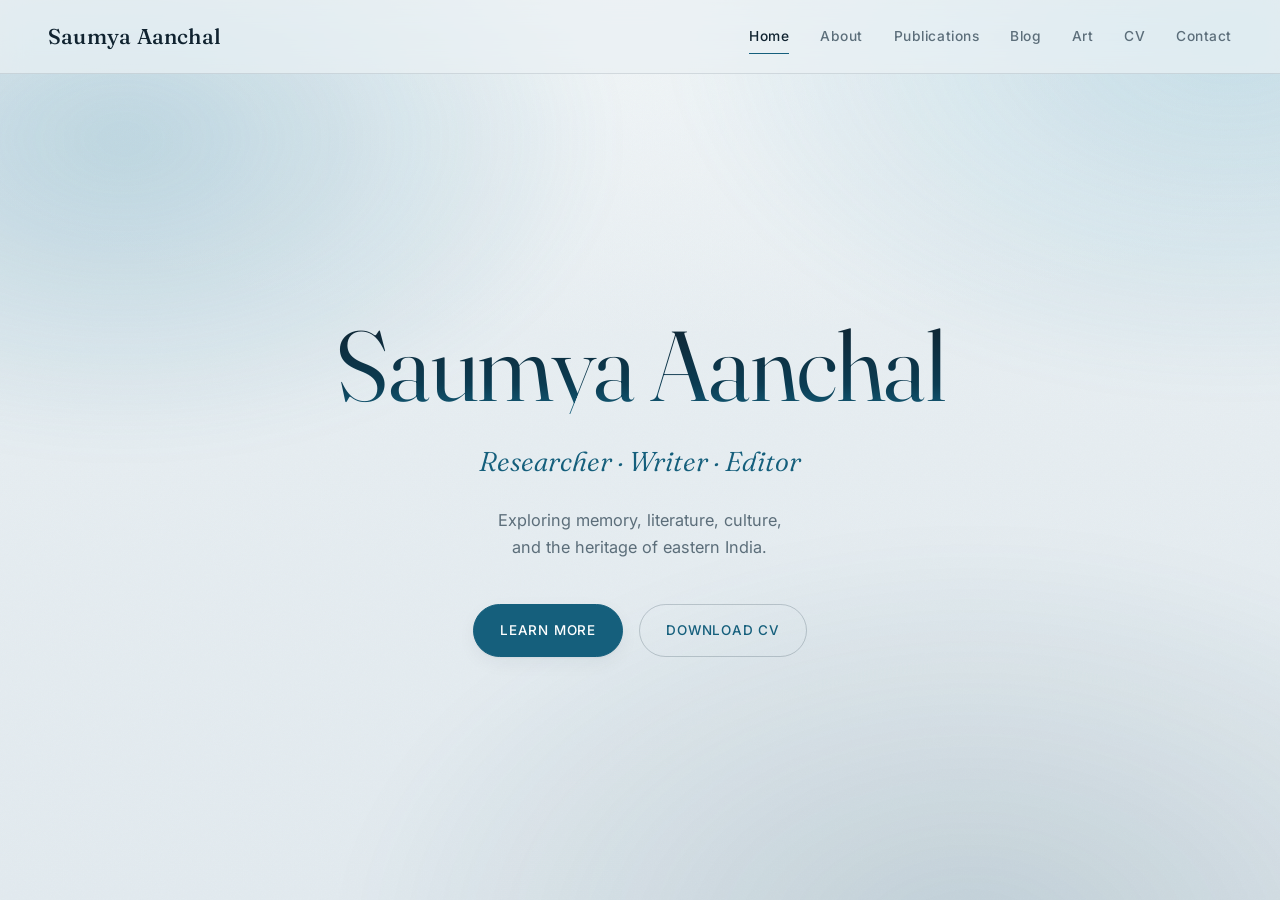
==== index.html @ 0085ba75 "Add files via upload draft version" ====
<!DOCTYPE html>
<html lang="en">
<head>
<meta charset="UTF-8">
<meta name="viewport" content="width=device-width, initial-scale=1.0">
<title>Saumya Aanchal</title>
<link rel="preconnect" href="https://fonts.googleapis.com">
<link rel="preconnect" href="https://fonts.gstatic.com" crossorigin>
<link href="https://fonts.googleapis.com/css2?family=Fraunces:ital,opsz,wght@0,9..144,300..600;1,9..144,300..500&family=Inter:wght@300;400;500;600&display=swap" rel="stylesheet">
<script>document.documentElement.classList.add("js");addEventListener("load",function(){setTimeout(function(){if(!window.__rev){document.querySelectorAll(".reveal").forEach(function(e){e.classList.add("in");});}},1600);});</script>
<link rel="stylesheet" href="styles.css">
</head>
<body>
<div class="tide" aria-hidden="true"></div>
<div class="grain" aria-hidden="true"></div>

<header class="nav">
    <a class="brand" href="index.html">Saumya Aanchal</a>
    <button class="nav-toggle" aria-label="Menu" aria-expanded="false"><span></span><span></span><span></span></button>
    <nav class="nav-links">
        <a href="index.html" class="active">Home</a>
        <a href="about.html">About</a>
        <a href="publications.html">Publications</a>
        <a href="blog.html">Blog</a>
        <a href="art.html">Art</a>
        <a href="cv.html">CV</a>
        <a href="contact.html">Contact</a>
    </nav>
</header>

<main class="hero">
    <div class="hero-in">
        <h1 class="reveal in">Saumya Aanchal</h1>
        <p class="roles reveal in d1">Researcher &middot; Writer &middot; Editor</p>
        <p class="tagline reveal in d2">Exploring memory, literature, culture, and the heritage of eastern India.</p>
        <div class="cta reveal in d3">
            <a class="btn" href="about.html">Learn more</a>
            <a class="btn-ghost" href="Saumya-Aanchal-CV.docx" download>Download CV</a>
        </div>
    </div>
</main>

<script src="main.js" defer></script>
</body>
</html>
---- styles.css ----
/* =========================================================
   Saumya Aanchal — shared design system
   Light premium editorial · sea-blue · "memory of water"
   ========================================================= */

:root{
    --bg:#eaf0f3;
    --bg-2:#e2eaef;
    --surface:#ffffff;

    --ink:#102330;
    --ink-soft:#2b3d49;
    --muted:#5c6e7a;
    --faint:#8597a1;

    --line:rgba(16,40,56,.12);
    --line-strong:rgba(16,40,56,.20);

    --sea:#155f7c;
    --sea-deep:#0b3c52;
    --sea-bright:#2a90b6;
    --sea-wash:rgba(33,124,160,.12);

    --shadow-sm:0 1px 2px rgba(11,40,55,.05), 0 6px 18px rgba(11,40,55,.05);
    --shadow:0 2px 6px rgba(11,40,55,.06), 0 18px 50px rgba(11,40,55,.09);

    --ease:cubic-bezier(.22,.8,.18,1);
    --maxw:1100px;
    --read:680px;
    --nav-h:74px;
}

*{ margin:0; padding:0; box-sizing:border-box; }
html{ -webkit-text-size-adjust:100%; scroll-behavior:smooth; }

body{
    min-height:100svh;
    background:
        radial-gradient(120% 80% at 50% -10%, #f2f6f8, transparent 60%),
        linear-gradient(180deg, var(--bg) 0%, var(--bg-2) 100%);
    color:var(--ink-soft);
    font-family:"Inter", system-ui, sans-serif;
    font-size:17px;
    line-height:1.7;
    -webkit-font-smoothing:antialiased;
    text-rendering:optimizeLegibility;
    overflow-x:hidden;
}

/* ---- ambient water light (signature) ---- */
.tide{
    position:fixed; inset:-22%; z-index:-2; pointer-events:none;
    background:
        radial-gradient(38% 34% at 22% 26%, var(--sea-wash), transparent 70%),
        radial-gradient(42% 38% at 82% 18%, rgba(42,144,182,.10), transparent 72%),
        radial-gradient(48% 44% at 68% 88%, rgba(11,60,82,.08), transparent 72%);
    filter:blur(22px);
    transform:translate3d(var(--px,0px), var(--py,0px), 0);
    will-change:transform;
}
.tide::before{
    content:""; position:absolute; inset:0; background:inherit;
    animation:tide 32s var(--ease) infinite alternate;
}
@keyframes tide{
    from{ transform:translate(-2.5%,-1.5%) scale(1); opacity:.9; }
    to{ transform:translate(2.5%,2.5%) scale(1.1); opacity:1; }
}
.grain{
    position:fixed; inset:0; z-index:-1; pointer-events:none; opacity:.025;
    background-image:url("data:image/svg+xml,%3Csvg xmlns='http://www.w3.org/2000/svg' width='180' height='180'%3E%3Cfilter id='n'%3E%3CfeTurbulence type='fractalNoise' baseFrequency='0.9' numOctaves='3' stitchTiles='stitch'/%3E%3C/filter%3E%3Crect width='100%25' height='100%25' filter='url(%23n)'/%3E%3C/svg%3E");
}

/* ---- typography helpers ---- */
.eyebrow{
    font-size:.72rem; font-weight:500; letter-spacing:.24em;
    text-transform:uppercase; color:var(--sea);
}
.display{ font-family:"Fraunces", Georgia, serif; font-optical-sizing:auto; }

a{ color:var(--sea); text-decoration:none; }

/* =========================================================
   NAV
   ========================================================= */
.nav{
    position:sticky; top:0; z-index:50;
    display:flex; align-items:center; justify-content:space-between;
    height:var(--nav-h); padding:0 clamp(20px,5vw,48px);
    background:rgba(234,240,243,.72);
    backdrop-filter:saturate(140%) blur(14px);
    -webkit-backdrop-filter:saturate(140%) blur(14px);
    border-bottom:1px solid var(--line);
}
.brand{
    font-family:"Fraunces", serif; font-optical-sizing:auto;
    font-size:1.34rem; font-weight:500; letter-spacing:.01em; color:var(--ink);
    transition:color .4s var(--ease);
}
.brand:hover{ color:var(--sea); }

.nav-links{ display:flex; align-items:center; gap:clamp(18px,2.4vw,36px); }
.nav-links a{
    position:relative; font-size:.86rem; font-weight:500; letter-spacing:.04em;
    color:var(--muted); padding:6px 0; transition:color .35s var(--ease);
}
.nav-links a::after{
    content:""; position:absolute; left:0; bottom:0; height:1.5px; width:100%;
    background:var(--sea); transform:scaleX(0); transform-origin:left;
    transition:transform .4s var(--ease);
}
.nav-links a:hover{ color:var(--ink); }
.nav-links a:hover::after{ transform:scaleX(1); }
.nav-links a.active{ color:var(--ink); }
.nav-links a.active::after{ transform:scaleX(1); background:var(--sea); }

.nav-toggle{
    display:none; width:42px; height:42px; border:1px solid var(--line-strong);
    border-radius:999px; background:transparent; cursor:pointer;
    flex-direction:column; align-items:center; justify-content:center; gap:5px;
}
.nav-toggle span{ width:16px; height:1.5px; background:var(--ink); transition:.35s var(--ease); }
.nav-toggle[aria-expanded="true"] span:nth-child(1){ transform:translateY(6.5px) rotate(45deg); }
.nav-toggle[aria-expanded="true"] span:nth-child(2){ opacity:0; }
.nav-toggle[aria-expanded="true"] span:nth-child(3){ transform:translateY(-6.5px) rotate(-45deg); }

@media (max-width:780px){
    .nav-toggle{ display:flex; }
    .nav-links{
        position:fixed; inset:var(--nav-h) 0 auto 0;
        flex-direction:column; align-items:flex-start; gap:0;
        background:rgba(238,243,246,.96);
        backdrop-filter:blur(16px); -webkit-backdrop-filter:blur(16px);
        border-bottom:1px solid var(--line);
        padding:8px clamp(20px,5vw,48px) 20px;
        clip-path:inset(0 0 100% 0); opacity:0; pointer-events:none;
        transition:clip-path .5s var(--ease), opacity .4s var(--ease);
    }
    .nav-links.open{ clip-path:inset(0 0 0 0); opacity:1; pointer-events:auto; }
    .nav-links a{ width:100%; padding:14px 0; border-bottom:1px solid var(--line); font-size:1rem; }
    .nav-links a:last-child{ border-bottom:0; }
    .nav-links a::after{ display:none; }
}

/* =========================================================
   LAYOUT
   ========================================================= */
.page{
    max-width:var(--maxw); margin:0 auto;
    padding:clamp(48px,8vw,90px) clamp(20px,5vw,48px) 40px;
}
.page-head{ margin-bottom:clamp(40px,6vw,68px); }
.page-head h1{
    font-family:"Fraunces", serif; font-optical-sizing:auto;
    font-weight:340; font-size:clamp(2.4rem,6vw,3.7rem);
    line-height:1.02; letter-spacing:-.01em; color:var(--ink); margin-top:14px;
}
.page-head .lead{
    max-width:var(--read); margin-top:18px; color:var(--muted); font-size:1.05rem;
}
.rule{ height:1px; background:var(--line); border:0; margin:0 0 clamp(28px,4vw,44px); }

/* =========================================================
   BUTTONS
   ========================================================= */
.btn, .btn-ghost{
    display:inline-flex; align-items:center; gap:10px;
    font-family:"Inter",sans-serif; font-size:.84rem; font-weight:500; letter-spacing:.06em;
    text-transform:uppercase; padding:14px 26px; border-radius:999px;
    transition:transform .4s var(--ease), box-shadow .4s var(--ease), background .4s var(--ease), color .4s var(--ease), border-color .4s var(--ease);
    cursor:pointer;
}
.btn{ background:var(--sea); color:#fff; border:1px solid var(--sea); box-shadow:var(--shadow-sm); }
.btn:hover{ background:var(--sea-deep); border-color:var(--sea-deep); transform:translateY(-2px); box-shadow:var(--shadow); }
.btn-ghost{ background:transparent; color:var(--sea); border:1px solid var(--line-strong); }
.btn-ghost:hover{ border-color:var(--sea); color:var(--sea-deep); transform:translateY(-2px); }

/* =========================================================
   HOME / HERO
   ========================================================= */
.hero{
    min-height:calc(100svh - var(--nav-h));
    display:flex; align-items:center; justify-content:center;
    padding:clamp(40px,8vh,90px) clamp(20px,5vw,48px); text-align:center;
}
.hero-in{ max-width:760px; }
.hero h1{
    font-family:"Fraunces", serif; font-optical-sizing:auto;
    font-weight:360; font-size:clamp(3rem,9vw,6.2rem); line-height:.98;
    letter-spacing:-.015em; color:var(--ink);
}
@supports ((-webkit-background-clip:text) or (background-clip:text)){
    .hero h1{
        background:linear-gradient(180deg, var(--ink) 0%, var(--sea-deep) 70%, var(--sea) 100%);
        -webkit-background-clip:text; background-clip:text;
        color:transparent; -webkit-text-fill-color:transparent;
    }
}
.hero .roles{
    margin-top:24px; font-family:"Fraunces",serif; font-style:italic; font-weight:340;
    font-size:clamp(1.2rem,3vw,1.7rem); color:var(--sea);
}
.hero .tagline{
    margin:22px auto 0; max-width:30ch; color:var(--muted); font-size:1.02rem; line-height:1.7;
}
.hero .cta{ margin-top:42px; display:flex; gap:16px; justify-content:center; flex-wrap:wrap; }

/* =========================================================
   ABOUT
   ========================================================= */
.about-grid{
    display:grid; grid-template-columns:300px 1fr; gap:clamp(32px,5vw,64px);
    align-items:start;
}
.portrait{ position:sticky; top:calc(var(--nav-h) + 32px); }
.about-body p{ max-width:var(--read); margin-bottom:1.25em; color:var(--ink-soft); }
.about-body p:last-child{ margin-bottom:0; }
.about-body .accent{ color:var(--sea); font-style:italic; font-family:"Fraunces",serif; }
@media (max-width:760px){
    .about-grid{ grid-template-columns:1fr; gap:28px; }
    .portrait{ position:static; max-width:280px; }
}

/* image placeholder */
.ph{
    position:relative; border-radius:14px; overflow:hidden;
    background:
        linear-gradient(135deg, rgba(42,144,182,.16), rgba(11,60,82,.10)),
        var(--surface);
    border:1px solid var(--line); box-shadow:var(--shadow-sm);
    display:flex; align-items:center; justify-content:center;
}
.ph::after{
    content:attr(data-label); position:absolute;
    font-family:"Inter",sans-serif; font-size:.7rem; letter-spacing:.18em;
    text-transform:uppercase; color:var(--sea);
}
.ph.portrait-ph{ aspect-ratio:4/5; }
.ph.cover-ph{ aspect-ratio:3/4.2; }
.ph.art-ph{ aspect-ratio:4/3; }

/* =========================================================
   PUBLICATIONS — tabs + entries
   ========================================================= */
.tabs{
    display:flex; flex-wrap:wrap; gap:6px; margin-bottom:clamp(30px,4vw,46px);
    border-bottom:1px solid var(--line); padding-bottom:0;
}
.tab{
    position:relative; background:transparent; border:0; cursor:pointer;
    font-family:"Inter",sans-serif; font-size:.82rem; font-weight:500; letter-spacing:.05em;
    color:var(--muted); padding:12px 16px 16px; transition:color .35s var(--ease);
}
.tab::after{
    content:""; position:absolute; left:16px; right:16px; bottom:-1px; height:2px;
    background:var(--sea); transform:scaleX(0); transform-origin:center;
    transition:transform .4s var(--ease);
}
.tab:hover{ color:var(--ink); }
.tab.active{ color:var(--ink); }
.tab.active::after{ transform:scaleX(1); }

.panel{ display:none; animation:fadeUp .5s var(--ease) both; }
.panel.active{ display:block; }
@keyframes fadeUp{ from{ opacity:0; transform:translateY(10px); } to{ opacity:1; transform:none; } }

/* generic entry list */
.entry{
    display:grid; grid-template-columns:auto 1fr; gap:clamp(16px,3vw,30px);
    padding:26px 0; border-bottom:1px solid var(--line);
}
.entry:last-child{ border-bottom:0; }
.entry .idx{
    font-family:"Fraunces",serif; font-style:italic; font-size:1.05rem;
    color:var(--sea); padding-top:2px; min-width:2.2ch;
}
.entry h3{
    font-family:"Fraunces",serif; font-optical-sizing:auto; font-weight:420;
    font-size:1.32rem; line-height:1.25; color:var(--ink); letter-spacing:-.005em;
}
.entry .meta{ margin-top:8px; color:var(--muted); font-size:.95rem; }
.entry .meta em{ font-style:italic; }
.entry .role-tag{
    display:inline-block; margin-bottom:8px; font-size:.68rem; letter-spacing:.16em;
    text-transform:uppercase; color:var(--sea);
    border:1px solid var(--line-strong); border-radius:999px; padding:3px 10px;
}
.entry p.desc{ margin-top:12px; color:var(--ink-soft); max-width:62ch; }
.entry .ext{
    display:inline-flex; align-items:center; gap:7px; margin-top:14px;
    font-size:.86rem; font-weight:500; color:var(--sea);
}
.entry .ext:hover{ color:var(--sea-deep); }
.entry .ext span{ transition:transform .35s var(--ease); }
.entry .ext:hover span{ transform:translateX(3px); }

/* see-more inline expand */
.see-more{
    margin-top:14px; background:none; border:0; cursor:pointer; padding:0;
    font-family:"Inter",sans-serif; font-size:.84rem; font-weight:500; letter-spacing:.04em;
    color:var(--sea); display:inline-flex; align-items:center; gap:8px;
}
.see-more .chev{ transition:transform .4s var(--ease); display:inline-block; }
.entry.open .see-more .chev{ transform:rotate(90deg); }
.more{
    display:grid; grid-template-rows:0fr;
    transition:grid-template-rows .5s var(--ease), opacity .45s var(--ease), margin .5s var(--ease);
    opacity:0; margin-top:0;
}
.more>div{ overflow:hidden; }
.entry.open .more{ grid-template-rows:1fr; opacity:1; margin-top:16px; }
.more h4{
    font-size:.72rem; letter-spacing:.2em; text-transform:uppercase;
    color:var(--sea); margin-bottom:8px; font-weight:600;
}
.more p{ color:var(--ink-soft); max-width:64ch; }
.more .full-meta{ margin-top:14px; color:var(--muted); font-size:.92rem; }

/* books grid */
.books{ display:grid; grid-template-columns:repeat(auto-fill, minmax(280px,1fr)); gap:clamp(28px,4vw,44px); }
.book{ display:grid; grid-template-columns:120px 1fr; gap:24px; align-items:start; }
.book .cover-ph{ width:120px; }
.book h3{
    font-family:"Fraunces",serif; font-optical-sizing:auto; font-weight:420;
    font-size:1.3rem; line-height:1.25; color:var(--ink);
}
.book .role-tag{
    display:inline-block; margin-bottom:10px; font-size:.66rem; letter-spacing:.16em;
    text-transform:uppercase; color:var(--sea);
    border:1px solid var(--line-strong); border-radius:999px; padding:3px 10px;
}
.book .meta{ margin-top:8px; color:var(--muted); font-size:.92rem; }
.book p.desc{ margin-top:12px; color:var(--ink-soft); font-size:.97rem; }
@media (max-width:520px){ .book{ grid-template-columns:96px 1fr; gap:18px; } .book .cover-ph{ width:96px; } }

/* =========================================================
   ART
   ========================================================= */
.art-grid{ display:grid; grid-template-columns:repeat(auto-fit, minmax(300px,1fr)); gap:clamp(28px,4vw,48px); }
.art-piece h3{
    font-family:"Fraunces",serif; font-optical-sizing:auto; font-weight:420;
    font-size:1.22rem; color:var(--ink); margin-top:18px;
}
.art-piece .meta{ margin-top:6px; color:var(--muted); font-size:.92rem; }
.art-piece p{ margin-top:10px; color:var(--ink-soft); font-size:.97rem; }
.note{ margin-top:clamp(36px,5vw,56px); color:var(--faint); font-style:italic; font-family:"Fraunces",serif; }

/* =========================================================
   BLOG
   ========================================================= */
.blog-list{ display:grid; gap:4px; }
.post{
    display:block; padding:24px 0; border-bottom:1px solid var(--line);
    transition:padding-left .4s var(--ease);
}
.post:hover{ padding-left:10px; }
.post .date{ font-size:.78rem; letter-spacing:.12em; text-transform:uppercase; color:var(--sea); }
.post h3{
    font-family:"Fraunces",serif; font-optical-sizing:auto; font-weight:420;
    font-size:1.3rem; color:var(--ink); margin-top:8px;
}
.post p{ margin-top:8px; color:var(--muted); font-size:.96rem; max-width:64ch; }

/* =========================================================
   CV
   ========================================================= */
.cv-card{
    background:var(--surface); border:1px solid var(--line); border-radius:18px;
    padding:clamp(28px,5vw,48px); box-shadow:var(--shadow); max-width:var(--read);
}
.cv-card h2{ font-family:"Fraunces",serif; font-weight:420; font-size:1.5rem; color:var(--ink); }
.cv-card p{ margin-top:12px; color:var(--muted); }
.cv-card .btn{ margin-top:24px; }
.cv-summary{ margin-top:clamp(40px,6vw,64px); display:grid; gap:30px; max-width:var(--read); }
.cv-block h3{ font-size:.72rem; letter-spacing:.2em; text-transform:uppercase; color:var(--sea); margin-bottom:14px; }
.cv-item{ display:flex; justify-content:space-between; gap:20px; padding:10px 0; border-bottom:1px solid var(--line); }
.cv-item:last-child{ border-bottom:0; }
.cv-item .what{ color:var(--ink); }
.cv-item .what span{ display:block; color:var(--muted); font-size:.9rem; }
.cv-item .when{ color:var(--faint); font-size:.86rem; white-space:nowrap; padding-top:2px; }

/* =========================================================
   CONTACT
   ========================================================= */
.contact-list{ max-width:var(--read); }
.contact-row{
    display:flex; justify-content:space-between; align-items:baseline; gap:20px;
    padding:22px 0; border-bottom:1px solid var(--line);
}
.contact-row .label{ font-size:.72rem; letter-spacing:.2em; text-transform:uppercase; color:var(--sea); }
.contact-row a, .contact-row span.value{
    font-family:"Fraunces",serif; font-size:1.2rem; color:var(--ink);
    position:relative;
}
.contact-row a{ transition:color .35s var(--ease); }
.contact-row a:hover{ color:var(--sea); }

/* =========================================================
   FOOTER
   ========================================================= */
.foot{ border-top:1px solid var(--line); margin-top:clamp(60px,9vw,110px); }
.foot-in{
    max-width:var(--maxw); margin:0 auto; padding:30px clamp(20px,5vw,48px);
    display:flex; flex-wrap:wrap; gap:16px 28px; align-items:center; justify-content:space-between;
    font-size:.85rem; color:var(--muted);
}
.foot-in .display-name{ font-family:"Fraunces",serif; font-size:1rem; color:var(--ink); }
.foot-links{ display:flex; gap:22px; }
.foot-links a{ color:var(--muted); transition:color .35s var(--ease); }
.foot-links a:hover{ color:var(--sea); }
.foot-note{ color:var(--faint); }

/* =========================================================
   REVEAL + MOTION
   ========================================================= */
.reveal{ opacity:1; transform:none; }
.js .reveal{ opacity:0; transform:translateY(22px); transition:opacity 1s var(--ease), transform 1s var(--ease); }
.reveal.in{ opacity:1; transform:none; }
.reveal.d1{ transition-delay:.08s; }
.reveal.d2{ transition-delay:.16s; }
.reveal.d3{ transition-delay:.24s; }
.reveal.d4{ transition-delay:.32s; }

@media (prefers-reduced-motion: reduce){
    html{ scroll-behavior:auto; }
    .tide,.tide::before{ animation:none !important; transform:none !important; }
    .reveal{ opacity:1 !important; transform:none !important; transition:none !important; }
    .panel{ animation:none !important; }
    *{ scroll-behavior:auto !important; }
}
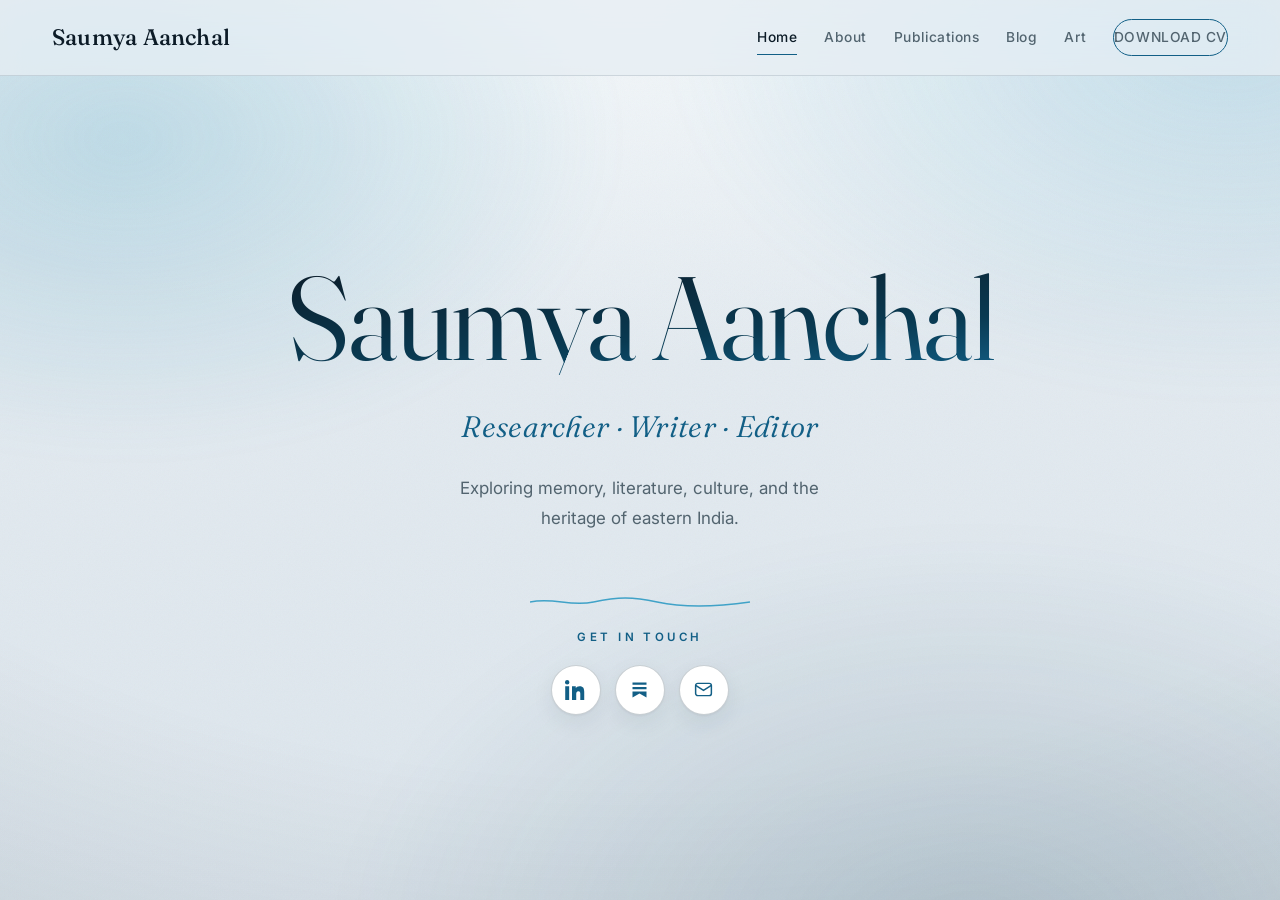
==== commit 51bea1cd: "Add files via upload" ====
--- a/index.html
+++ b/index.html
@@ -23,8 +23,7 @@
         <a href="publications.html">Publications</a>
         <a href="blog.html">Blog</a>
         <a href="art.html">Art</a>
-        <a href="cv.html">CV</a>
-        <a href="contact.html">Contact</a>
+        <a href="Saumya-Aanchal-CV.pdf" class="nav-cta" download>Download CV</a>
     </nav>
 </header>
 
@@ -33,9 +32,20 @@
         <h1 class="reveal in">Saumya Aanchal</h1>
         <p class="roles reveal in d1">Researcher &middot; Writer &middot; Editor</p>
         <p class="tagline reveal in d2">Exploring memory, literature, culture, and the heritage of eastern India.</p>
-        <div class="cta reveal in d3">
-            <a class="btn" href="about.html">Learn more</a>
-            <a class="btn-ghost" href="Saumya-Aanchal-CV.docx" download>Download CV</a>
+        <div class="contact-home reveal in d3">
+            <svg class="riverline center" viewBox="0 0 360 16" preserveAspectRatio="none" aria-hidden="true"><path d="M0,8 C40,2 64,14 104,8 S168,2 208,8 S300,14 360,8" fill="none" stroke="currentColor" stroke-width="1.4" vector-effect="non-scaling-stroke"/></svg>
+            <p class="c-label">Get in Touch</p>
+            <div class="social">
+                <a href="https://www.linkedin.com/in/saumya-aanchal-7b79551a4/" target="_blank" rel="noopener" aria-label="LinkedIn">
+                    <svg viewBox="0 0 24 24" fill="currentColor" aria-hidden="true"><path d="M4.98 3.5A2.5 2.5 0 1 1 0 3.5a2.5 2.5 0 0 1 4.98 0zM.25 8.25h4.5V24H.25zM8 8.25h4.31v2.15h.06c.6-1.07 2.06-2.2 4.24-2.2 4.53 0 5.37 2.78 5.37 6.4V24h-4.5v-6.5c0-1.55-.03-3.54-2.16-3.54-2.16 0-2.49 1.69-2.49 3.43V24H8z"/></svg>
+                </a>
+                <a href="https://saumyaaanchal.substack.com" target="_blank" rel="noopener" aria-label="Substack">
+                    <svg viewBox="0 0 24 24" fill="currentColor" aria-hidden="true"><path d="M4 4h16v2.6H4zM4 9.1h16v2.6H4zM4 14.2h16V21l-8-4.4L4 21z"/></svg>
+                </a>
+                <a href="mailto:saumyaaanchal7@gmail.com" aria-label="Email">
+                    <svg viewBox="0 0 24 24" fill="none" stroke="currentColor" stroke-width="1.7" stroke-linecap="round" stroke-linejoin="round" aria-hidden="true"><rect x="3" y="5" width="18" height="14" rx="2.5"/><path d="M3.5 7.5l8.5 5.5 8.5-5.5"/></svg>
+                </a>
+            </div>
         </div>
     </div>
 </main>
--- a/styles.css
+++ b/styles.css
@@ -1,33 +1,36 @@
 /* =========================================================
-   Saumya Aanchal — shared design system
-   Light premium editorial · sea-blue · "memory of water"
+   Saumya Aanchal — design system (rich edition)
+   Premium blue · editorial · researcher / journal / gallery
    ========================================================= */
 
 :root{
-    --bg:#eaf0f3;
-    --bg-2:#e2eaef;
+    --bg:#e7edf2;
+    --bg-2:#dde6ed;
     --surface:#ffffff;
-
-    --ink:#102330;
-    --ink-soft:#2b3d49;
-    --muted:#5c6e7a;
-    --faint:#8597a1;
-
-    --line:rgba(16,40,56,.12);
-    --line-strong:rgba(16,40,56,.20);
-
-    --sea:#155f7c;
-    --sea-deep:#0b3c52;
-    --sea-bright:#2a90b6;
-    --sea-wash:rgba(33,124,160,.12);
-
-    --shadow-sm:0 1px 2px rgba(11,40,55,.05), 0 6px 18px rgba(11,40,55,.05);
-    --shadow:0 2px 6px rgba(11,40,55,.06), 0 18px 50px rgba(11,40,55,.09);
+    --surface-blue:#eef4fa;
+
+    --ink:#0c1b27;
+    --ink-soft:#1f3340;
+    --muted:#52646f;
+    --faint:#8294a0;
+
+    --line:rgba(12,38,55,.13);
+    --line-strong:rgba(12,38,55,.22);
+
+    --sea:#125f86;
+    --sea-deep:#093a52;
+    --sea-bright:#2f9bc4;
+    --sea-wash:rgba(38,148,184,.12);
+    --gold:#b98a44; /* warm secondary used sparingly for richness */
+
+    --shadow-sm:0 1px 2px rgba(9,38,55,.06), 0 8px 22px rgba(9,38,55,.07);
+    --shadow:0 2px 10px rgba(9,38,55,.08), 0 26px 60px rgba(9,38,55,.13);
+    --shadow-lg:0 6px 16px rgba(9,38,55,.10), 0 40px 90px rgba(9,38,55,.20);
 
     --ease:cubic-bezier(.22,.8,.18,1);
-    --maxw:1100px;
-    --read:680px;
-    --nav-h:74px;
+    --maxw:1120px;
+    --read:660px;
+    --nav-h:76px;
 }
 
 *{ margin:0; padding:0; box-sizing:border-box; }
@@ -36,49 +39,48 @@
 body{
     min-height:100svh;
     background:
-        radial-gradient(120% 80% at 50% -10%, #f2f6f8, transparent 60%),
+        radial-gradient(130% 90% at 50% -12%, #f6fafc, transparent 58%),
         linear-gradient(180deg, var(--bg) 0%, var(--bg-2) 100%);
     color:var(--ink-soft);
     font-family:"Inter", system-ui, sans-serif;
-    font-size:17px;
-    line-height:1.7;
-    -webkit-font-smoothing:antialiased;
-    text-rendering:optimizeLegibility;
+    font-size:17px; line-height:1.74;
+    -webkit-font-smoothing:antialiased; text-rendering:optimizeLegibility;
     overflow-x:hidden;
 }
-
-/* ---- ambient water light (signature) ---- */
+/* depth: soft edge vignette */
+body::after{
+    content:""; position:fixed; inset:0; z-index:-1; pointer-events:none;
+    background:radial-gradient(125% 100% at 50% 28%, transparent 58%, rgba(9,30,46,.12) 100%);
+}
+img{ display:block; max-width:100%; }
+
+/* ambient water light */
 .tide{
     position:fixed; inset:-22%; z-index:-2; pointer-events:none;
     background:
         radial-gradient(38% 34% at 22% 26%, var(--sea-wash), transparent 70%),
-        radial-gradient(42% 38% at 82% 18%, rgba(42,144,182,.10), transparent 72%),
-        radial-gradient(48% 44% at 68% 88%, rgba(11,60,82,.08), transparent 72%);
+        radial-gradient(42% 38% at 82% 18%, rgba(47,155,196,.11), transparent 72%),
+        radial-gradient(48% 44% at 68% 88%, rgba(9,58,82,.09), transparent 72%);
     filter:blur(22px);
-    transform:translate3d(var(--px,0px), var(--py,0px), 0);
-    will-change:transform;
-}
-.tide::before{
-    content:""; position:absolute; inset:0; background:inherit;
-    animation:tide 32s var(--ease) infinite alternate;
-}
-@keyframes tide{
-    from{ transform:translate(-2.5%,-1.5%) scale(1); opacity:.9; }
-    to{ transform:translate(2.5%,2.5%) scale(1.1); opacity:1; }
-}
+    transform:translate3d(var(--px,0px), var(--py,0px), 0); will-change:transform;
+}
+.tide::before{ content:""; position:absolute; inset:0; background:inherit; animation:tide 34s var(--ease) infinite alternate; }
+@keyframes tide{ from{ transform:translate(-2.5%,-1.5%) scale(1); opacity:.9; } to{ transform:translate(2.5%,2.5%) scale(1.1); opacity:1; } }
 .grain{
-    position:fixed; inset:0; z-index:-1; pointer-events:none; opacity:.025;
-    background-image:url("data:image/svg+xml,%3Csvg xmlns='http://www.w3.org/2000/svg' width='180' height='180'%3E%3Cfilter id='n'%3E%3CfeTurbulence type='fractalNoise' baseFrequency='0.9' numOctaves='3' stitchTiles='stitch'/%3E%3C/filter%3E%3Crect width='100%25' height='100%25' filter='url(%23n)'/%3E%3C/svg%3E");
-}
-
-/* ---- typography helpers ---- */
-.eyebrow{
-    font-size:.72rem; font-weight:500; letter-spacing:.24em;
-    text-transform:uppercase; color:var(--sea);
-}
+    position:fixed; inset:0; z-index:-1; pointer-events:none; opacity:.04;
+    background-image:url("data:image/svg+xml,%3Csvg xmlns='http://www.w3.org/2000/svg' width='200' height='200'%3E%3Cfilter id='n'%3E%3CfeTurbulence type='fractalNoise' baseFrequency='0.85' numOctaves='3' stitchTiles='stitch'/%3E%3C/filter%3E%3Crect width='100%25' height='100%25' filter='url(%23n)'/%3E%3C/svg%3E");
+}
+
+/* helpers */
+.eyebrow{ font-size:.74rem; font-weight:600; letter-spacing:.28em; text-transform:uppercase; color:var(--sea); }
 .display{ font-family:"Fraunces", Georgia, serif; font-optical-sizing:auto; }
-
 a{ color:var(--sea); text-decoration:none; }
+
+/* river-line signature */
+.riverline{ display:block; width:clamp(120px,22vw,220px); height:14px; color:var(--sea-bright); margin-top:22px; opacity:.9; }
+.riverline.center{ margin-left:auto; margin-right:auto; }
+.riverline path{ stroke-dasharray:420; stroke-dashoffset:420; animation:draw-river 1.8s var(--ease) .3s forwards; }
+@keyframes draw-river{ to{ stroke-dashoffset:0; } }
 
 /* =========================================================
    NAV
@@ -86,89 +88,67 @@
 .nav{
     position:sticky; top:0; z-index:50;
     display:flex; align-items:center; justify-content:space-between;
-    height:var(--nav-h); padding:0 clamp(20px,5vw,48px);
-    background:rgba(234,240,243,.72);
-    backdrop-filter:saturate(140%) blur(14px);
-    -webkit-backdrop-filter:saturate(140%) blur(14px);
+    height:var(--nav-h); padding:0 clamp(20px,5vw,52px);
+    background:rgba(231,237,242,.78);
+    backdrop-filter:saturate(150%) blur(16px); -webkit-backdrop-filter:saturate(150%) blur(16px);
     border-bottom:1px solid var(--line);
 }
-.brand{
-    font-family:"Fraunces", serif; font-optical-sizing:auto;
-    font-size:1.34rem; font-weight:500; letter-spacing:.01em; color:var(--ink);
-    transition:color .4s var(--ease);
-}
+.brand{ font-family:"Fraunces",serif; font-optical-sizing:auto; font-size:1.4rem; font-weight:500; letter-spacing:.01em; color:var(--ink); transition:color .4s var(--ease); }
 .brand:hover{ color:var(--sea); }
-
-.nav-links{ display:flex; align-items:center; gap:clamp(18px,2.4vw,36px); }
-.nav-links a{
-    position:relative; font-size:.86rem; font-weight:500; letter-spacing:.04em;
-    color:var(--muted); padding:6px 0; transition:color .35s var(--ease);
-}
-.nav-links a::after{
-    content:""; position:absolute; left:0; bottom:0; height:1.5px; width:100%;
-    background:var(--sea); transform:scaleX(0); transform-origin:left;
-    transition:transform .4s var(--ease);
-}
-.nav-links a:hover{ color:var(--ink); }
-.nav-links a:hover::after{ transform:scaleX(1); }
+.nav-links{ display:flex; align-items:center; gap:clamp(16px,2.1vw,32px); }
+.nav-links a{ position:relative; font-size:.86rem; font-weight:500; letter-spacing:.04em; color:var(--muted); padding:6px 0; transition:color .35s var(--ease); }
+.nav-links a:not(.nav-cta)::after{ content:""; position:absolute; left:0; bottom:0; height:1.5px; width:100%; background:var(--sea); transform:scaleX(0); transform-origin:left; transition:transform .4s var(--ease); }
+.nav-links a:not(.nav-cta):hover{ color:var(--ink); }
+.nav-links a:not(.nav-cta):hover::after{ transform:scaleX(1); }
 .nav-links a.active{ color:var(--ink); }
-.nav-links a.active::after{ transform:scaleX(1); background:var(--sea); }
-
-.nav-toggle{
-    display:none; width:42px; height:42px; border:1px solid var(--line-strong);
-    border-radius:999px; background:transparent; cursor:pointer;
-    flex-direction:column; align-items:center; justify-content:center; gap:5px;
-}
+.nav-links a.active:not(.nav-cta)::after{ transform:scaleX(1); }
+.nav-cta{
+    border:1px solid var(--sea); color:var(--sea); padding:9px 18px; border-radius:999px;
+    font-size:.78rem; font-weight:600; letter-spacing:.08em; text-transform:uppercase;
+    transition:background .4s var(--ease), color .4s var(--ease), box-shadow .4s var(--ease), transform .4s var(--ease);
+}
+.nav-cta:hover{ background:var(--sea); color:#fff; box-shadow:var(--shadow-sm); transform:translateY(-1px); }
+.nav-toggle{ display:none; width:42px; height:42px; border:1px solid var(--line-strong); border-radius:999px; background:transparent; cursor:pointer; flex-direction:column; align-items:center; justify-content:center; gap:5px; }
 .nav-toggle span{ width:16px; height:1.5px; background:var(--ink); transition:.35s var(--ease); }
 .nav-toggle[aria-expanded="true"] span:nth-child(1){ transform:translateY(6.5px) rotate(45deg); }
 .nav-toggle[aria-expanded="true"] span:nth-child(2){ opacity:0; }
 .nav-toggle[aria-expanded="true"] span:nth-child(3){ transform:translateY(-6.5px) rotate(-45deg); }
-
-@media (max-width:780px){
+@media (max-width:820px){
     .nav-toggle{ display:flex; }
     .nav-links{
-        position:fixed; inset:var(--nav-h) 0 auto 0;
-        flex-direction:column; align-items:flex-start; gap:0;
-        background:rgba(238,243,246,.96);
-        backdrop-filter:blur(16px); -webkit-backdrop-filter:blur(16px);
-        border-bottom:1px solid var(--line);
-        padding:8px clamp(20px,5vw,48px) 20px;
+        position:fixed; inset:var(--nav-h) 0 auto 0; flex-direction:column; align-items:flex-start; gap:0;
+        background:rgba(236,241,245,.98); backdrop-filter:blur(16px); -webkit-backdrop-filter:blur(16px);
+        border-bottom:1px solid var(--line); padding:8px clamp(20px,5vw,52px) 22px;
         clip-path:inset(0 0 100% 0); opacity:0; pointer-events:none;
         transition:clip-path .5s var(--ease), opacity .4s var(--ease);
     }
     .nav-links.open{ clip-path:inset(0 0 0 0); opacity:1; pointer-events:auto; }
     .nav-links a{ width:100%; padding:14px 0; border-bottom:1px solid var(--line); font-size:1rem; }
     .nav-links a:last-child{ border-bottom:0; }
-    .nav-links a::after{ display:none; }
-}
-
-/* =========================================================
-   LAYOUT
-   ========================================================= */
-.page{
-    max-width:var(--maxw); margin:0 auto;
-    padding:clamp(48px,8vw,90px) clamp(20px,5vw,48px) 40px;
-}
-.page-head{ margin-bottom:clamp(40px,6vw,68px); }
-.page-head h1{
-    font-family:"Fraunces", serif; font-optical-sizing:auto;
-    font-weight:340; font-size:clamp(2.4rem,6vw,3.7rem);
-    line-height:1.02; letter-spacing:-.01em; color:var(--ink); margin-top:14px;
-}
-.page-head .lead{
-    max-width:var(--read); margin-top:18px; color:var(--muted); font-size:1.05rem;
-}
-.rule{ height:1px; background:var(--line); border:0; margin:0 0 clamp(28px,4vw,44px); }
+    .nav-links a:not(.nav-cta)::after{ display:none; }
+    .nav-cta{ border:0; padding:14px 0; color:var(--sea); border-radius:0; }
+    .nav-cta:hover{ background:none; color:var(--sea-deep); transform:none; box-shadow:none; }
+}
+
+/* =========================================================
+   LAYOUT + HEADERS
+   ========================================================= */
+.page{ max-width:var(--maxw); margin:0 auto; padding:clamp(56px,8vw,100px) clamp(20px,5vw,52px) 40px; }
+.page-head{ margin-bottom:clamp(42px,6vw,72px); }
+.page-head h1{ font-family:"Fraunces",serif; font-optical-sizing:auto; font-weight:330; font-size:clamp(2.6rem,6.5vw,4.4rem); line-height:1.02; letter-spacing:-.015em; color:var(--ink); margin-top:14px; }
+.page-head .lead{ max-width:var(--read); margin-top:18px; color:var(--muted); font-size:1.08rem; }
+.page-head .lead a{ color:var(--sea); border-bottom:1px solid var(--sea-wash); transition:border-color .35s var(--ease); }
+.page-head .lead a:hover{ border-color:var(--sea); }
+.page-head.minimal .eyebrow{ font-size:1rem; letter-spacing:.34em; color:var(--ink); }
 
 /* =========================================================
    BUTTONS
    ========================================================= */
 .btn, .btn-ghost{
-    display:inline-flex; align-items:center; gap:10px;
-    font-family:"Inter",sans-serif; font-size:.84rem; font-weight:500; letter-spacing:.06em;
-    text-transform:uppercase; padding:14px 26px; border-radius:999px;
+    display:inline-flex; align-items:center; gap:10px; font-family:"Inter",sans-serif;
+    font-size:.83rem; font-weight:500; letter-spacing:.06em; text-transform:uppercase;
+    padding:14px 26px; border-radius:999px; cursor:pointer;
     transition:transform .4s var(--ease), box-shadow .4s var(--ease), background .4s var(--ease), color .4s var(--ease), border-color .4s var(--ease);
-    cursor:pointer;
 }
 .btn{ background:var(--sea); color:#fff; border:1px solid var(--sea); box-shadow:var(--shadow-sm); }
 .btn:hover{ background:var(--sea-deep); border-color:var(--sea-deep); transform:translateY(-2px); box-shadow:var(--shadow); }
@@ -178,237 +158,147 @@
 /* =========================================================
    HOME / HERO
    ========================================================= */
-.hero{
-    min-height:calc(100svh - var(--nav-h));
-    display:flex; align-items:center; justify-content:center;
-    padding:clamp(40px,8vh,90px) clamp(20px,5vw,48px); text-align:center;
-}
-.hero-in{ max-width:760px; }
-.hero h1{
-    font-family:"Fraunces", serif; font-optical-sizing:auto;
-    font-weight:360; font-size:clamp(3rem,9vw,6.2rem); line-height:.98;
-    letter-spacing:-.015em; color:var(--ink);
-}
+.hero{ min-height:calc(100svh - var(--nav-h)); display:flex; align-items:center; justify-content:center; padding:clamp(50px,9vh,110px) clamp(20px,5vw,52px); text-align:center; }
+.hero-in{ max-width:820px; }
+.hero h1{ font-family:"Fraunces",serif; font-optical-sizing:auto; font-weight:360; font-size:clamp(3.4rem,10vw,7.4rem); line-height:.96; letter-spacing:-.02em; color:var(--ink); }
 @supports ((-webkit-background-clip:text) or (background-clip:text)){
-    .hero h1{
-        background:linear-gradient(180deg, var(--ink) 0%, var(--sea-deep) 70%, var(--sea) 100%);
-        -webkit-background-clip:text; background-clip:text;
-        color:transparent; -webkit-text-fill-color:transparent;
-    }
-}
-.hero .roles{
-    margin-top:24px; font-family:"Fraunces",serif; font-style:italic; font-weight:340;
-    font-size:clamp(1.2rem,3vw,1.7rem); color:var(--sea);
-}
-.hero .tagline{
-    margin:22px auto 0; max-width:30ch; color:var(--muted); font-size:1.02rem; line-height:1.7;
-}
-.hero .cta{ margin-top:42px; display:flex; gap:16px; justify-content:center; flex-wrap:wrap; }
+    .hero h1{ background:linear-gradient(176deg, var(--ink) 0%, var(--sea-deep) 64%, var(--sea) 100%); -webkit-background-clip:text; background-clip:text; color:transparent; -webkit-text-fill-color:transparent; }
+}
+.hero .roles{ margin-top:26px; font-family:"Fraunces",serif; font-style:italic; font-weight:340; font-size:clamp(1.25rem,3vw,1.85rem); color:var(--sea); letter-spacing:.01em; }
+.hero .tagline{ margin:22px auto 0; max-width:36ch; color:var(--muted); font-size:1.06rem; line-height:1.72; }
+
+/* contact component on home */
+.contact-home{ margin-top:40px; display:flex; flex-direction:column; align-items:center; gap:18px; }
+.contact-home .c-label{ font-size:.72rem; font-weight:600; letter-spacing:.3em; text-transform:uppercase; color:var(--sea); }
+.social{ display:flex; gap:14px; }
+.social a{
+    width:50px; height:50px; border-radius:999px; display:grid; place-items:center;
+    color:var(--sea); background:var(--surface); border:1px solid var(--line-strong);
+    box-shadow:var(--shadow-sm);
+    transition:background .4s var(--ease), color .4s var(--ease), border-color .4s var(--ease), transform .45s var(--ease), box-shadow .45s var(--ease);
+}
+.social a:hover{ background:var(--sea); color:#fff; border-color:var(--sea); transform:translateY(-4px); box-shadow:var(--shadow); }
+.social svg{ width:21px; height:21px; }
 
 /* =========================================================
    ABOUT
    ========================================================= */
-.about-grid{
-    display:grid; grid-template-columns:300px 1fr; gap:clamp(32px,5vw,64px);
-    align-items:start;
-}
+.about-grid{ display:grid; grid-template-columns:300px 1fr; gap:clamp(34px,5vw,72px); align-items:start; }
 .portrait{ position:sticky; top:calc(var(--nav-h) + 32px); }
-.about-body p{ max-width:var(--read); margin-bottom:1.25em; color:var(--ink-soft); }
+.portrait-img{ width:100%; height:auto; border-radius:16px; border:1px solid var(--line); box-shadow:var(--shadow-lg); }
+.about-body p{ max-width:var(--read); margin-bottom:1.3em; color:var(--ink-soft); font-size:1.05rem; }
 .about-body p:last-child{ margin-bottom:0; }
-.about-body .accent{ color:var(--sea); font-style:italic; font-family:"Fraunces",serif; }
-@media (max-width:760px){
-    .about-grid{ grid-template-columns:1fr; gap:28px; }
-    .portrait{ position:static; max-width:280px; }
-}
-
-/* image placeholder */
-.ph{
-    position:relative; border-radius:14px; overflow:hidden;
-    background:
-        linear-gradient(135deg, rgba(42,144,182,.16), rgba(11,60,82,.10)),
-        var(--surface);
-    border:1px solid var(--line); box-shadow:var(--shadow-sm);
-    display:flex; align-items:center; justify-content:center;
-}
-.ph::after{
-    content:attr(data-label); position:absolute;
-    font-family:"Inter",sans-serif; font-size:.7rem; letter-spacing:.18em;
-    text-transform:uppercase; color:var(--sea);
-}
-.ph.portrait-ph{ aspect-ratio:4/5; }
-.ph.cover-ph{ aspect-ratio:3/4.2; }
-.ph.art-ph{ aspect-ratio:4/3; }
+.about-body em{ font-style:italic; }
+.about-body > p:first-of-type::first-letter{ float:left; font-family:"Fraunces",serif; font-weight:400; font-size:4.6em; line-height:.72; padding:8px 14px 0 0; color:var(--sea-deep); }
+.pull{ margin:36px 0; padding-left:26px; border-left:2px solid var(--sea); font-family:"Fraunces",serif; font-style:italic; font-weight:340; font-size:clamp(1.35rem,2.7vw,1.8rem); line-height:1.4; color:var(--ink); max-width:30ch; }
+@media (max-width:760px){ .about-grid{ grid-template-columns:1fr; gap:30px; } .portrait{ position:static; max-width:300px; } }
 
 /* =========================================================
    PUBLICATIONS — tabs + entries
    ========================================================= */
-.tabs{
-    display:flex; flex-wrap:wrap; gap:6px; margin-bottom:clamp(30px,4vw,46px);
-    border-bottom:1px solid var(--line); padding-bottom:0;
-}
-.tab{
-    position:relative; background:transparent; border:0; cursor:pointer;
-    font-family:"Inter",sans-serif; font-size:.82rem; font-weight:500; letter-spacing:.05em;
-    color:var(--muted); padding:12px 16px 16px; transition:color .35s var(--ease);
-}
-.tab::after{
-    content:""; position:absolute; left:16px; right:16px; bottom:-1px; height:2px;
-    background:var(--sea); transform:scaleX(0); transform-origin:center;
-    transition:transform .4s var(--ease);
-}
+.tabs{ display:flex; flex-wrap:wrap; gap:6px; margin-bottom:clamp(34px,4vw,52px); border-bottom:1px solid var(--line); }
+.tab{ position:relative; background:transparent; border:0; cursor:pointer; font-family:"Inter",sans-serif; font-size:.82rem; font-weight:500; letter-spacing:.05em; color:var(--muted); padding:12px 16px 16px; transition:color .35s var(--ease); }
+.tab::after{ content:""; position:absolute; left:16px; right:16px; bottom:-1px; height:2px; background:var(--sea); transform:scaleX(0); transform-origin:center; transition:transform .4s var(--ease); }
 .tab:hover{ color:var(--ink); }
 .tab.active{ color:var(--ink); }
 .tab.active::after{ transform:scaleX(1); }
-
 .panel{ display:none; animation:fadeUp .5s var(--ease) both; }
 .panel.active{ display:block; }
 @keyframes fadeUp{ from{ opacity:0; transform:translateY(10px); } to{ opacity:1; transform:none; } }
 
-/* generic entry list */
-.entry{
-    display:grid; grid-template-columns:auto 1fr; gap:clamp(16px,3vw,30px);
-    padding:26px 0; border-bottom:1px solid var(--line);
-}
+.entry{ display:grid; grid-template-columns:auto 1fr; gap:clamp(16px,3vw,32px); padding:28px 0; border-bottom:1px solid var(--line); transition:padding-left .4s var(--ease); }
 .entry:last-child{ border-bottom:0; }
-.entry .idx{
-    font-family:"Fraunces",serif; font-style:italic; font-size:1.05rem;
-    color:var(--sea); padding-top:2px; min-width:2.2ch;
-}
-.entry h3{
-    font-family:"Fraunces",serif; font-optical-sizing:auto; font-weight:420;
-    font-size:1.32rem; line-height:1.25; color:var(--ink); letter-spacing:-.005em;
-}
-.entry .meta{ margin-top:8px; color:var(--muted); font-size:.95rem; }
+.entry:hover{ padding-left:8px; }
+.entry .idx{ font-family:"Fraunces",serif; font-style:italic; font-size:1.05rem; color:var(--sea); padding-top:3px; min-width:2.2ch; transition:color .35s var(--ease); }
+.entry:hover .idx{ color:var(--sea-bright); }
+.entry h3{ font-family:"Fraunces",serif; font-optical-sizing:auto; font-weight:420; font-size:1.36rem; line-height:1.26; color:var(--ink); letter-spacing:-.005em; }
+.entry h3 a{ color:inherit; transition:color .35s var(--ease); }
+.entry h3 a:hover{ color:var(--sea); }
+.entry .meta{ margin-top:9px; color:var(--muted); font-size:.96rem; }
 .entry .meta em{ font-style:italic; }
-.entry .role-tag{
-    display:inline-block; margin-bottom:8px; font-size:.68rem; letter-spacing:.16em;
-    text-transform:uppercase; color:var(--sea);
-    border:1px solid var(--line-strong); border-radius:999px; padding:3px 10px;
-}
-.entry p.desc{ margin-top:12px; color:var(--ink-soft); max-width:62ch; }
-.entry .ext{
-    display:inline-flex; align-items:center; gap:7px; margin-top:14px;
-    font-size:.86rem; font-weight:500; color:var(--sea);
-}
+.entry .ext{ display:inline-flex; align-items:center; gap:7px; margin-top:14px; font-size:.86rem; font-weight:500; color:var(--sea); }
 .entry .ext:hover{ color:var(--sea-deep); }
 .entry .ext span{ transition:transform .35s var(--ease); }
-.entry .ext:hover span{ transform:translateX(3px); }
-
-/* see-more inline expand */
-.see-more{
-    margin-top:14px; background:none; border:0; cursor:pointer; padding:0;
-    font-family:"Inter",sans-serif; font-size:.84rem; font-weight:500; letter-spacing:.04em;
-    color:var(--sea); display:inline-flex; align-items:center; gap:8px;
-}
-.see-more .chev{ transition:transform .4s var(--ease); display:inline-block; }
-.entry.open .see-more .chev{ transform:rotate(90deg); }
-.more{
-    display:grid; grid-template-rows:0fr;
-    transition:grid-template-rows .5s var(--ease), opacity .45s var(--ease), margin .5s var(--ease);
-    opacity:0; margin-top:0;
-}
-.more>div{ overflow:hidden; }
-.entry.open .more{ grid-template-rows:1fr; opacity:1; margin-top:16px; }
-.more h4{
-    font-size:.72rem; letter-spacing:.2em; text-transform:uppercase;
-    color:var(--sea); margin-bottom:8px; font-weight:600;
-}
-.more p{ color:var(--ink-soft); max-width:64ch; }
-.more .full-meta{ margin-top:14px; color:var(--muted); font-size:.92rem; }
-
-/* books grid */
-.books{ display:grid; grid-template-columns:repeat(auto-fill, minmax(280px,1fr)); gap:clamp(28px,4vw,44px); }
-.book{ display:grid; grid-template-columns:120px 1fr; gap:24px; align-items:start; }
-.book .cover-ph{ width:120px; }
-.book h3{
-    font-family:"Fraunces",serif; font-optical-sizing:auto; font-weight:420;
-    font-size:1.3rem; line-height:1.25; color:var(--ink);
-}
-.book .role-tag{
-    display:inline-block; margin-bottom:10px; font-size:.66rem; letter-spacing:.16em;
-    text-transform:uppercase; color:var(--sea);
-    border:1px solid var(--line-strong); border-radius:999px; padding:3px 10px;
-}
-.book .meta{ margin-top:8px; color:var(--muted); font-size:.92rem; }
-.book p.desc{ margin-top:12px; color:var(--ink-soft); font-size:.97rem; }
-@media (max-width:520px){ .book{ grid-template-columns:96px 1fr; gap:18px; } .book .cover-ph{ width:96px; } }
-
-/* =========================================================
-   ART
-   ========================================================= */
-.art-grid{ display:grid; grid-template-columns:repeat(auto-fit, minmax(300px,1fr)); gap:clamp(28px,4vw,48px); }
-.art-piece h3{
-    font-family:"Fraunces",serif; font-optical-sizing:auto; font-weight:420;
-    font-size:1.22rem; color:var(--ink); margin-top:18px;
-}
-.art-piece .meta{ margin-top:6px; color:var(--muted); font-size:.92rem; }
-.art-piece p{ margin-top:10px; color:var(--ink-soft); font-size:.97rem; }
-.note{ margin-top:clamp(36px,5vw,56px); color:var(--faint); font-style:italic; font-family:"Fraunces",serif; }
+.entry .ext:hover span{ transform:translateX(4px); }
+
+/* ---- BOOKS (redesigned · monograph) ---- */
+.books{ display:grid; gap:clamp(46px,6vw,84px); }
+.book{ display:grid; grid-template-columns:208px 1fr; gap:clamp(30px,5vw,60px); align-items:center; }
+.cover-wrap{ position:relative; width:208px; }
+.cover-wrap::after{ content:""; position:absolute; left:0; top:0; bottom:0; width:8px; border-radius:5px 0 0 5px; background:linear-gradient(90deg, rgba(0,0,0,.22), rgba(0,0,0,0)); pointer-events:none; }
+.book .cover-ph{ width:208px; height:auto; border-radius:5px; box-shadow:0 2px 6px rgba(9,38,55,.14), 0 26px 54px rgba(9,38,55,.24); transition:transform .6s var(--ease), box-shadow .6s var(--ease); }
+.book:hover .cover-ph{ transform:translateY(-7px); box-shadow:0 8px 14px rgba(9,38,55,.16), 0 40px 80px rgba(9,38,55,.30); }
+.book .kick{ display:flex; align-items:center; gap:13px; margin-bottom:14px; }
+.book .kick::before{ content:""; width:32px; height:1px; background:var(--sea); }
+.book .kick span{ font-size:.68rem; letter-spacing:.2em; text-transform:uppercase; color:var(--sea); font-weight:600; }
+.book h3{ font-family:"Fraunces",serif; font-optical-sizing:auto; font-weight:380; font-size:clamp(1.5rem,2.6vw,2rem); line-height:1.16; color:var(--ink); letter-spacing:-.01em; }
+.book .meta{ margin-top:12px; color:var(--muted); font-size:.94rem; }
+.book p.desc{ margin-top:16px; color:var(--ink-soft); font-size:1.04rem; line-height:1.75; max-width:56ch; }
+@media (max-width:640px){
+    .book{ grid-template-columns:1fr; gap:22px; justify-items:start; }
+    .cover-wrap, .book .cover-ph{ width:168px; }
+}
+
+/* =========================================================
+   PAPER DETAIL PAGE
+   ========================================================= */
+.paper{ max-width:var(--read); margin:0 auto; }
+.back{ display:inline-flex; align-items:center; gap:8px; font-size:.82rem; font-weight:500; letter-spacing:.04em; color:var(--sea); margin-bottom:30px; }
+.back span{ transition:transform .35s var(--ease); display:inline-block; }
+.back:hover span{ transform:translateX(-4px); }
+.paper h1{ font-family:"Fraunces",serif; font-optical-sizing:auto; font-weight:360; font-size:clamp(2rem,4.6vw,3rem); line-height:1.12; letter-spacing:-.01em; color:var(--ink); }
+.citation{ margin-top:24px; padding:22px 26px; background:var(--surface-blue); border:1px solid var(--line); border-radius:14px; box-shadow:var(--shadow-sm); }
+.citation .row{ display:flex; gap:14px; padding:5px 0; font-size:.92rem; }
+.citation .k{ min-width:104px; color:var(--sea); font-weight:600; letter-spacing:.04em; text-transform:uppercase; font-size:.7rem; padding-top:3px; }
+.citation .v{ color:var(--ink-soft); }
+.citation .v em{ font-style:italic; }
+.abstract{ margin-top:clamp(36px,5vw,56px); }
+.abstract h2{ font-size:.74rem; letter-spacing:.24em; text-transform:uppercase; color:var(--sea); margin-bottom:18px; }
+.abstract p{ margin-bottom:1.3em; color:var(--ink-soft); font-size:1.05rem; }
+.abstract p:first-of-type::first-letter{ float:left; font-family:"Fraunces",serif; font-weight:400; font-size:3.6em; line-height:.76; padding:6px 12px 0 0; color:var(--sea-deep); }
+
+/* =========================================================
+   ART — exhibition gallery
+   ========================================================= */
+.art-grid{ display:grid; grid-template-columns:repeat(auto-fit, minmax(320px,1fr)); gap:clamp(36px,5vw,64px); }
+.art-piece{ margin:0; }
+.art-frame{
+    aspect-ratio:4/5; display:flex; align-items:center; justify-content:center;
+    padding:clamp(24px,4vw,46px); background:linear-gradient(180deg,#fff, #f7fafc);
+    border:1px solid var(--line); border-radius:10px; box-shadow:var(--shadow);
+    transition:transform .5s var(--ease), box-shadow .5s var(--ease);
+}
+.art-piece:hover .art-frame{ transform:translateY(-5px); box-shadow:var(--shadow-lg); }
+.art-ph{ max-width:100%; max-height:100%; width:auto; height:auto; object-fit:contain; box-shadow:0 6px 22px rgba(9,38,55,.20); }
+.art-piece figcaption{ margin-top:22px; }
+.art-piece h3{ font-family:"Fraunces",serif; font-optical-sizing:auto; font-weight:420; font-size:1.32rem; color:var(--ink); }
+.art-piece .spec{ margin-top:9px; font-size:.72rem; letter-spacing:.18em; text-transform:uppercase; color:var(--sea); }
+.art-piece .exhib{ margin-top:9px; color:var(--muted); font-size:.93rem; }
 
 /* =========================================================
    BLOG
    ========================================================= */
-.blog-list{ display:grid; gap:4px; }
-.post{
-    display:block; padding:24px 0; border-bottom:1px solid var(--line);
-    transition:padding-left .4s var(--ease);
-}
+.blog-list{ display:grid; gap:2px; }
+.post{ display:block; padding:28px 0; border-bottom:1px solid var(--line); transition:padding-left .4s var(--ease); }
 .post:hover{ padding-left:10px; }
-.post .date{ font-size:.78rem; letter-spacing:.12em; text-transform:uppercase; color:var(--sea); }
-.post h3{
-    font-family:"Fraunces",serif; font-optical-sizing:auto; font-weight:420;
-    font-size:1.3rem; color:var(--ink); margin-top:8px;
-}
+.post .date{ font-size:.76rem; letter-spacing:.14em; text-transform:uppercase; color:var(--sea); }
+.post h3{ font-family:"Fraunces",serif; font-optical-sizing:auto; font-weight:420; font-size:1.36rem; color:var(--ink); margin-top:8px; transition:color .35s var(--ease); }
+.post:hover h3{ color:var(--sea); }
 .post p{ margin-top:8px; color:var(--muted); font-size:.96rem; max-width:64ch; }
-
-/* =========================================================
-   CV
-   ========================================================= */
-.cv-card{
-    background:var(--surface); border:1px solid var(--line); border-radius:18px;
-    padding:clamp(28px,5vw,48px); box-shadow:var(--shadow); max-width:var(--read);
-}
-.cv-card h2{ font-family:"Fraunces",serif; font-weight:420; font-size:1.5rem; color:var(--ink); }
-.cv-card p{ margin-top:12px; color:var(--muted); }
-.cv-card .btn{ margin-top:24px; }
-.cv-summary{ margin-top:clamp(40px,6vw,64px); display:grid; gap:30px; max-width:var(--read); }
-.cv-block h3{ font-size:.72rem; letter-spacing:.2em; text-transform:uppercase; color:var(--sea); margin-bottom:14px; }
-.cv-item{ display:flex; justify-content:space-between; gap:20px; padding:10px 0; border-bottom:1px solid var(--line); }
-.cv-item:last-child{ border-bottom:0; }
-.cv-item .what{ color:var(--ink); }
-.cv-item .what span{ display:block; color:var(--muted); font-size:.9rem; }
-.cv-item .when{ color:var(--faint); font-size:.86rem; white-space:nowrap; padding-top:2px; }
-
-/* =========================================================
-   CONTACT
-   ========================================================= */
-.contact-list{ max-width:var(--read); }
-.contact-row{
-    display:flex; justify-content:space-between; align-items:baseline; gap:20px;
-    padding:22px 0; border-bottom:1px solid var(--line);
-}
-.contact-row .label{ font-size:.72rem; letter-spacing:.2em; text-transform:uppercase; color:var(--sea); }
-.contact-row a, .contact-row span.value{
-    font-family:"Fraunces",serif; font-size:1.2rem; color:var(--ink);
-    position:relative;
-}
-.contact-row a{ transition:color .35s var(--ease); }
-.contact-row a:hover{ color:var(--sea); }
-
-/* =========================================================
-   FOOTER
-   ========================================================= */
-.foot{ border-top:1px solid var(--line); margin-top:clamp(60px,9vw,110px); }
-.foot-in{
-    max-width:var(--maxw); margin:0 auto; padding:30px clamp(20px,5vw,48px);
-    display:flex; flex-wrap:wrap; gap:16px 28px; align-items:center; justify-content:space-between;
-    font-size:.85rem; color:var(--muted);
-}
-.foot-in .display-name{ font-family:"Fraunces",serif; font-size:1rem; color:var(--ink); }
-.foot-links{ display:flex; gap:22px; }
-.foot-links a{ color:var(--muted); transition:color .35s var(--ease); }
-.foot-links a:hover{ color:var(--sea); }
-.foot-note{ color:var(--faint); }
+.blog-empty{ color:var(--muted); }
+.blog-empty a{ color:var(--sea); border-bottom:1px solid var(--sea-wash); }
+
+/* =========================================================
+   FOOTER (dark, grounding)
+   ========================================================= */
+.foot{ position:relative; margin-top:clamp(72px,10vw,132px); background:var(--ink); color:rgba(255,255,255,.72); }
+.foot::before{ content:""; position:absolute; top:0; left:0; right:0; height:2px; background:linear-gradient(90deg, transparent, var(--sea-bright), transparent); opacity:.7; }
+.foot-in{ max-width:var(--maxw); margin:0 auto; padding:44px clamp(20px,5vw,52px); display:flex; flex-wrap:wrap; gap:16px 28px; align-items:center; justify-content:space-between; font-size:.85rem; }
+.foot-in .display-name{ font-family:"Fraunces",serif; font-size:1.05rem; color:#fff; }
+.foot-links{ display:flex; gap:24px; }
+.foot-links a{ color:rgba(255,255,255,.66); transition:color .35s var(--ease); }
+.foot-links a:hover{ color:var(--sea-bright); }
+.foot-note{ color:rgba(255,255,255,.42); }
 
 /* =========================================================
    REVEAL + MOTION
@@ -419,12 +309,11 @@
 .reveal.d1{ transition-delay:.08s; }
 .reveal.d2{ transition-delay:.16s; }
 .reveal.d3{ transition-delay:.24s; }
-.reveal.d4{ transition-delay:.32s; }
 
 @media (prefers-reduced-motion: reduce){
-    html{ scroll-behavior:auto; }
-    .tide,.tide::before{ animation:none !important; transform:none !important; }
+    html, *{ scroll-behavior:auto !important; }
+    .tide, .tide::before{ animation:none !important; transform:none !important; }
+    .riverline path{ animation:none !important; stroke-dashoffset:0 !important; }
     .reveal{ opacity:1 !important; transform:none !important; transition:none !important; }
     .panel{ animation:none !important; }
-    *{ scroll-behavior:auto !important; }
-}
+}
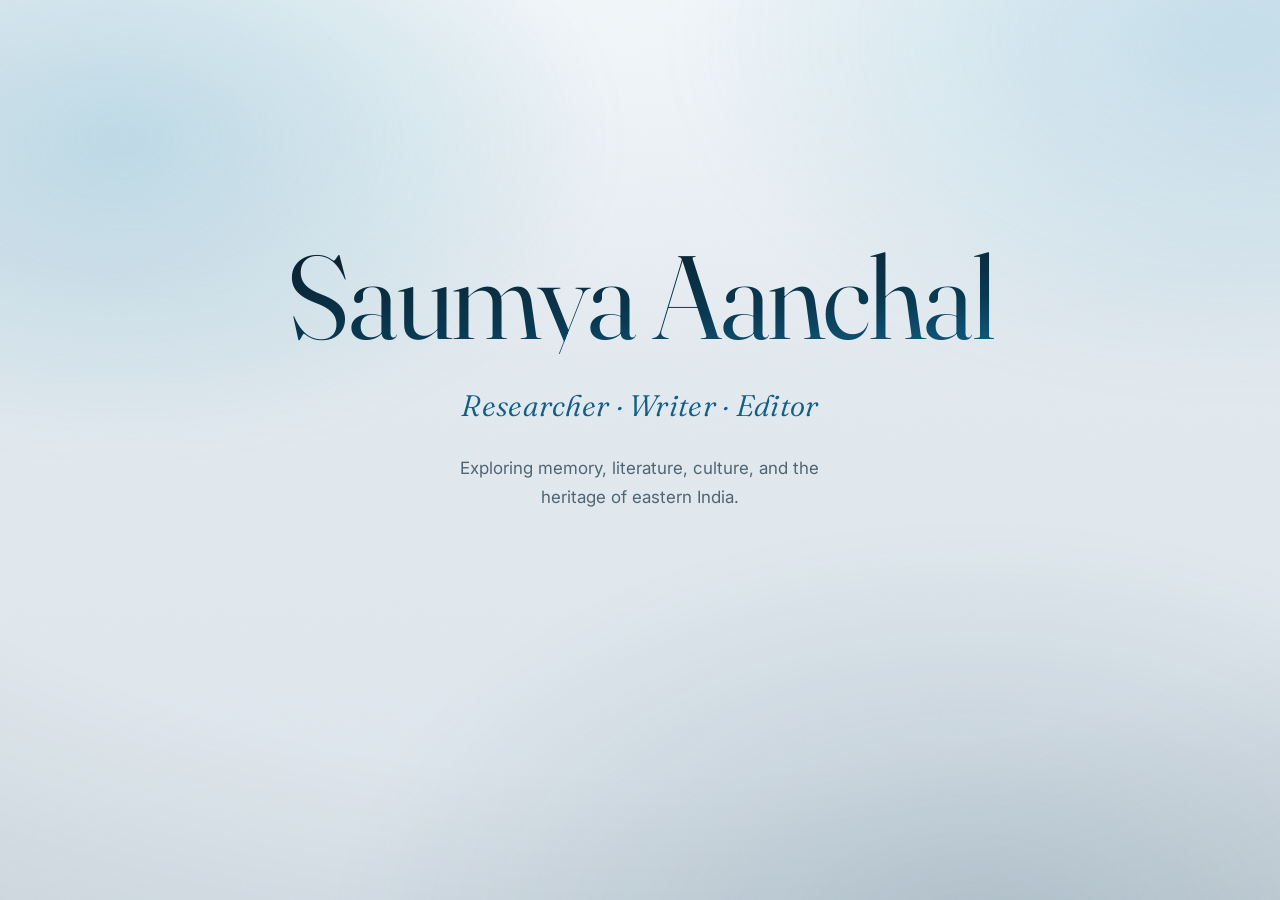
==== commit 4965349e: "Add files via upload" ====
--- a/index.html
+++ b/index.html
@@ -7,7 +7,22 @@
 <link rel="preconnect" href="https://fonts.googleapis.com">
 <link rel="preconnect" href="https://fonts.gstatic.com" crossorigin>
 <link href="https://fonts.googleapis.com/css2?family=Fraunces:ital,opsz,wght@0,9..144,300..600;1,9..144,300..500&family=Inter:wght@300;400;500;600&display=swap" rel="stylesheet">
-<script>document.documentElement.classList.add("js");addEventListener("load",function(){setTimeout(function(){if(!window.__rev){document.querySelectorAll(".reveal").forEach(function(e){e.classList.add("in");});}},1600);});</script>
+<script>
+(function(){
+  var d=document.documentElement;
+  d.classList.add("js");
+  var reduce = matchMedia("(prefers-reduced-motion: reduce)").matches;
+  if(!reduce){
+    d.classList.add("home-intro");
+    var done=false, evs=["wheel","touchstart","scroll","pointerdown","keydown"];
+    function reveal(){ if(done) return; done=true; d.classList.add("revealed");
+      evs.forEach(function(ev){ window.removeEventListener(ev, reveal); }); }
+    evs.forEach(function(ev){ window.addEventListener(ev, reveal, {passive:true}); });
+    setTimeout(reveal, 6000); /* safety: never stay hidden */
+  }
+  addEventListener("load",function(){ setTimeout(function(){ if(!window.__rev){ document.querySelectorAll(".reveal").forEach(function(e){e.classList.add("in");}); } },1600); });
+})();
+</script>
 <link rel="stylesheet" href="styles.css">
 </head>
 <body>
@@ -23,7 +38,6 @@
         <a href="publications.html">Publications</a>
         <a href="blog.html">Blog</a>
         <a href="art.html">Art</a>
-        <a href="Saumya-Aanchal-CV.pdf" class="nav-cta" download>Download CV</a>
     </nav>
 </header>
 
@@ -34,6 +48,10 @@
         <p class="tagline reveal in d2">Exploring memory, literature, culture, and the heritage of eastern India.</p>
         <div class="contact-home reveal in d3">
             <svg class="riverline center" viewBox="0 0 360 16" preserveAspectRatio="none" aria-hidden="true"><path d="M0,8 C40,2 64,14 104,8 S168,2 208,8 S300,14 360,8" fill="none" stroke="currentColor" stroke-width="1.4" vector-effect="non-scaling-stroke"/></svg>
+            <a class="cv-download" href="Saumya-Aanchal-CV.pdf" download>
+                <svg viewBox="0 0 24 24" fill="none" stroke="currentColor" stroke-width="1.8" stroke-linecap="round" stroke-linejoin="round" aria-hidden="true"><path d="M12 3v12"/><path d="M7 11l5 5 5-5"/><path d="M5 20h14"/></svg>
+                Download CV
+            </a>
             <p class="c-label">Get in Touch</p>
             <div class="social">
                 <a href="https://www.linkedin.com/in/saumya-aanchal-7b79551a4/" target="_blank" rel="noopener" aria-label="LinkedIn">
--- a/styles.css
+++ b/styles.css
@@ -179,6 +179,34 @@
 }
 .social a:hover{ background:var(--sea); color:#fff; border-color:var(--sea); transform:translateY(-4px); box-shadow:var(--shadow); }
 .social svg{ width:21px; height:21px; }
+.contact-home .riverline{ margin-top:0; }
+.cv-download{
+    display:inline-flex; align-items:center; gap:9px;
+    font-family:"Inter",sans-serif; font-size:.78rem; font-weight:600; letter-spacing:.08em; text-transform:uppercase;
+    color:var(--sea); background:var(--surface); border:1px solid var(--line-strong);
+    padding:11px 22px; border-radius:999px; box-shadow:var(--shadow-sm);
+    transition:background .4s var(--ease), color .4s var(--ease), border-color .4s var(--ease), transform .45s var(--ease), box-shadow .45s var(--ease);
+}
+.cv-download:hover{ background:var(--sea); color:#fff; border-color:var(--sea); transform:translateY(-3px); box-shadow:var(--shadow); }
+.cv-download svg{ width:15px; height:15px; }
+
+/* ---- Home cinematic intro: chrome hidden until first interaction ---- */
+html.home-intro .nav{
+    opacity:0; transform:translateY(-14px); filter:blur(6px); pointer-events:none;
+    transition:opacity 1s var(--ease), transform 1s var(--ease), filter 1s var(--ease);
+}
+html.home-intro.revealed .nav{ opacity:1; transform:none; filter:none; pointer-events:auto; transition-delay:.08s; }
+
+html.home-intro .contact-home > *{
+    opacity:0; transform:translateY(12px); filter:blur(5px);
+    transition:opacity .9s var(--ease), transform .9s var(--ease), filter .9s var(--ease);
+    pointer-events:none;
+}
+html.home-intro.revealed .contact-home > *{ opacity:1; transform:none; filter:none; pointer-events:auto; }
+html.home-intro.revealed .contact-home > *:nth-child(1){ transition-delay:.30s; }
+html.home-intro.revealed .contact-home > *:nth-child(2){ transition-delay:.44s; }
+html.home-intro.revealed .contact-home > *:nth-child(3){ transition-delay:.56s; }
+html.home-intro.revealed .contact-home > *:nth-child(4){ transition-delay:.68s; }
 
 /* =========================================================
    ABOUT
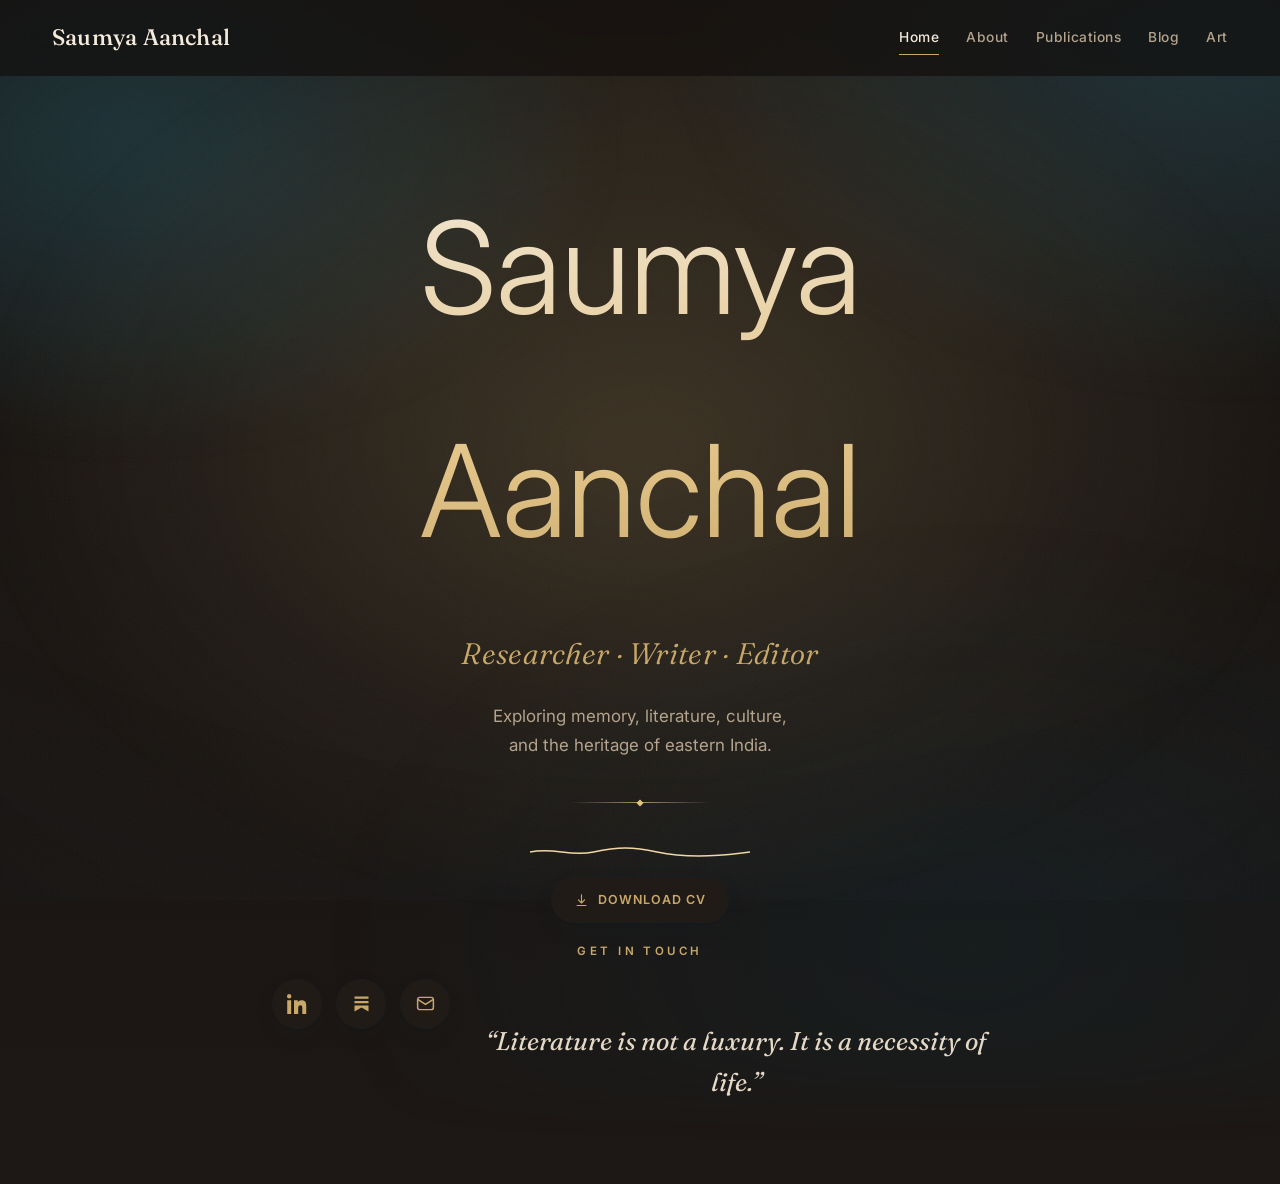
==== commit 396a0eb3: "Update index.html" ====
--- a/index.html
+++ b/index.html
@@ -42,10 +42,12 @@
 </header>
 
 <main class="hero">
+  <div class="ambient"></div>
     <div class="hero-in">
         <h1 class="reveal in">Saumya Aanchal</h1>
         <p class="roles reveal in d1">Researcher &middot; Writer &middot; Editor</p>
         <p class="tagline reveal in d2">Exploring memory, literature, culture, and the heritage of eastern India.</p>
+      <div class="hero-rule"></div>
         <div class="contact-home reveal in d3">
             <svg class="riverline center" viewBox="0 0 360 16" preserveAspectRatio="none" aria-hidden="true"><path d="M0,8 C40,2 64,14 104,8 S168,2 208,8 S300,14 360,8" fill="none" stroke="currentColor" stroke-width="1.4" vector-effect="non-scaling-stroke"/></svg>
             <a class="cv-download" href="Saumya-Aanchal-CV.pdf" download>
@@ -63,6 +65,9 @@
                 <a href="mailto:saumyaaanchal7@gmail.com" aria-label="Email">
                     <svg viewBox="0 0 24 24" fill="none" stroke="currentColor" stroke-width="1.7" stroke-linecap="round" stroke-linejoin="round" aria-hidden="true"><rect x="3" y="5" width="18" height="14" rx="2.5"/><path d="M3.5 7.5l8.5 5.5 8.5-5.5"/></svg>
                 </a>
+              <p class="hero-quote">
+“Literature is not a luxury. It is a necessity of life.”
+</p>
             </div>
         </div>
     </div>
--- a/styles.css
+++ b/styles.css
@@ -4,22 +4,22 @@
    ========================================================= */
 
 :root{
-    --bg:#e7edf2;
-    --bg-2:#dde6ed;
-    --surface:#ffffff;
-    --surface-blue:#eef4fa;
-
-    --ink:#0c1b27;
-    --ink-soft:#1f3340;
-    --muted:#52646f;
-    --faint:#8294a0;
+    --bg:#14110f;
+    --bg-2:#1d1815;
+    --surface:#211b17;
+    --surface-blue:#251f1a;
+
+    --ink:#f3eadb;
+    --ink-soft:#e4d8c6;
+    --muted:#b4a38d;
+    --faint:#8d7f6c;
 
     --line:rgba(12,38,55,.13);
     --line-strong:rgba(12,38,55,.22);
 
-    --sea:#125f86;
-    --sea-deep:#093a52;
-    --sea-bright:#2f9bc4;
+    --sea:#c8a86a;
+    --sea-deep:#e2c489;
+    --sea-bright:#f0d7a6;
     --sea-wash:rgba(38,148,184,.12);
     --gold:#b98a44; /* warm secondary used sparingly for richness */
 
@@ -160,12 +160,40 @@
    ========================================================= */
 .hero{ min-height:calc(100svh - var(--nav-h)); display:flex; align-items:center; justify-content:center; padding:clamp(50px,9vh,110px) clamp(20px,5vw,52px); text-align:center; }
 .hero-in{ max-width:820px; }
-.hero h1{ font-family:"Fraunces",serif; font-optical-sizing:auto; font-weight:360; font-size:clamp(3.4rem,10vw,7.4rem); line-height:.96; letter-spacing:-.02em; color:var(--ink); }
+
+.hero h1{
+    font-size:clamp(4.5rem,12vw,8rem);
+    font-weight:320;
+
+    background:linear-gradient(
+        100deg,
+        #f3eadb 0%,
+        #f3eadb 34%,
+        #fff6e3 45%,
+        #e9d09a 50%,
+        #fff6e3 55%,
+        #f3eadb 66%,
+        #f3eadb 100%
+    );
+
+    background-size:240% 100%;
+    -webkit-background-clip:text;
+    background-clip:text;
+    color:transparent;
+
+    animation:shimmer 10s ease infinite;
+}
+@keyframes shimmer{
+    0%{background-position:10% 0;}
+    50%{background-position:90% 0;}
+    100%{background-position:10% 0;}
+}
+
 @supports ((-webkit-background-clip:text) or (background-clip:text)){
     .hero h1{ background:linear-gradient(176deg, var(--ink) 0%, var(--sea-deep) 64%, var(--sea) 100%); -webkit-background-clip:text; background-clip:text; color:transparent; -webkit-text-fill-color:transparent; }
 }
 .hero .roles{ margin-top:26px; font-family:"Fraunces",serif; font-style:italic; font-weight:340; font-size:clamp(1.25rem,3vw,1.85rem); color:var(--sea); letter-spacing:.01em; }
-.hero .tagline{ margin:22px auto 0; max-width:36ch; color:var(--muted); font-size:1.06rem; line-height:1.72; }
+.hero .tagline{ margin:22px auto 0; max-width:28ch; color:var(--muted); font-size:1.06rem; line-height:1.72; }
 
 /* contact component on home */
 .contact-home{ margin-top:40px; display:flex; flex-direction:column; align-items:center; gap:18px; }
@@ -345,3 +373,223 @@
     .reveal{ opacity:1 !important; transform:none !important; transition:none !important; }
     .panel{ animation:none !important; }
 }
+
+
+/* Editorial V3 enhancements */
+body{
+background:
+radial-gradient(120% 90% at 50% 10%, rgba(200,168,106,.08), transparent 55%),
+linear-gradient(180deg,#14110f 0%,#1d1815 100%) !important;
+}
+.hero-in,.page-head,.book,.art-piece,.entry,.cv-card{
+transition:transform .6s cubic-bezier(.22,.8,.18,1), opacity .5s ease;
+}
+.hero-in:hover{transform:translateY(-4px);}
+.art-frame{overflow:hidden;border-radius:18px;}
+.art-ph{transition:transform 1.2s ease;}
+.art-piece:hover .art-ph{transform:scale(1.04);}
+.entry{opacity:.92}
+.entry:hover{transform:translateX(8px);opacity:1}
+.nav{background:rgba(20,17,15,.75)!important;}
+.brand,.page-head h1,.hero h1,.entry h3,.book h3,.paper h1{color:var(--ink)!important;}
+.foot{border-top:1px solid rgba(200,168,106,.15);}
+.page{animation:pageFade .8s ease;}
+@keyframes pageFade{from{opacity:0;transform:translateY(12px)}to{opacity:1;transform:none}}
+
+
+/* === editorial richness update === */
+.page-head{margin-bottom:clamp(22px,3vw,38px);}
+.about-body p + p{margin-top:1rem;}
+.page{position:relative;}
+.page::before{
+content:"";
+position:absolute;
+top:-40px;left:0;right:0;height:1px;
+background:linear-gradient(90deg,transparent,rgba(240,215,166,.35),transparent);
+}
+.page-head.minimal .eyebrow{
+position:relative;
+display:inline-block;
+}
+.page-head.minimal .eyebrow::after{
+content:"";
+position:absolute;
+left:0;bottom:-8px;
+width:100%;height:1px;
+background:linear-gradient(90deg,transparent,var(--sea-bright),transparent);
+opacity:.6;
+}
+.riverline{
+margin-top:8px;
+opacity:.75;
+}
+.riverline path{
+stroke-dasharray:500;
+stroke-dashoffset:500;
+animation:riverDraw 2.6s var(--ease) forwards .2s;
+}
+@keyframes riverDraw{
+to{stroke-dashoffset:0;}
+}
+.book,.art-piece,.post,.portrait,.about-body{
+transition:transform .45s var(--ease), box-shadow .45s var(--ease);
+}
+.book:hover,.portrait:hover,.about-body:hover{
+transform:translateY(-3px);
+}
+.art-piece figcaption{
+margin-top:14px;
+}
+.art-piece h3{
+margin-bottom:6px;
+}
+.art-piece .exhib{
+line-height:1.55;
+}
+.foot{
+background:linear-gradient(180deg,#181310,#0f0c0a);
+color:rgba(255,255,255,.88);
+}
+.foot-links a{
+color:rgba(255,255,255,.82);
+}
+.foot-note{
+color:rgba(255,255,255,.68);
+}
+.foot::after{
+content:"";
+position:absolute;
+inset:0;
+pointer-events:none;
+background:radial-gradient(circle at 50% 0%, rgba(240,215,166,.08), transparent 60%);
+}
+
+
+/* ===== Luxury Premium Pass ===== */
+.page-head{margin-bottom:28px!important}
+.page-head h1{margin-bottom:10px}
+.page-head::after{
+content:"";display:block;width:120px;height:1px;margin-top:18px;
+background:linear-gradient(90deg,transparent,var(--sea-deep),transparent);
+}
+.card,.publication-card,.art-card,.post-card{
+transition:transform .7s var(--ease),box-shadow .7s var(--ease)!important;
+}
+.card:hover,.publication-card:hover,.art-card:hover,.post-card:hover{
+transform:translateY(-8px);
+box-shadow:var(--shadow-lg);
+}
+img{
+transition:transform 1.4s cubic-bezier(.22,.8,.18,1),filter 1.4s;
+}
+figure:hover img,.art-card:hover img{
+transform:scale(1.03);
+}
+.footer,.site-footer{
+background:rgba(10,10,10,.92)!important;
+color:#f3eadb!important;
+border-top:1px solid rgba(226,196,137,.25)!important;
+}
+.footer a,.site-footer a{color:#e2c489!important}
+.reveal-luxury{
+opacity:0;transform:translateY(24px);
+transition:all 1s cubic-bezier(.22,.8,.18,1);
+}
+.reveal-luxury.visible{
+opacity:1;transform:none;
+}
+
+body::before{
+content:"";
+position:fixed;
+inset:0;
+pointer-events:none;
+z-index:-1;
+
+background:
+radial-gradient(
+120% 120% at 50% 45%,
+transparent 55%,
+rgba(0,0,0,.45) 100%
+);
+}
+
+.ambient{
+position:fixed;
+inset:-25%;
+z-index:-2;
+pointer-events:none;
+
+background:
+radial-gradient(
+closest-side,
+rgba(200,168,106,.18),
+rgba(200,168,106,.05) 45%,
+transparent 70%
+);
+
+filter:blur(12px);
+animation:breathe 26s ease infinite alternate;
+}
+
+@keyframes breathe{
+from{
+transform:translate(-4%,-3%) scale(1);
+}
+to{
+transform:translate(4%,4%) scale(1.18);
+}
+}
+.hero-rule{
+width:140px;
+height:1px;
+margin:42px auto;
+
+background:
+linear-gradient(
+90deg,
+transparent,
+rgba(226,196,137,.7),
+transparent
+);
+
+position:relative;
+}
+
+.hero-rule::after{
+content:"";
+position:absolute;
+left:50%;
+top:50%;
+
+width:5px;
+height:5px;
+
+background:#e2c489;
+
+transform:
+translate(-50%,-50%)
+rotate(45deg);
+}
+
+.hero-quote{
+margin-top:42px;
+
+font-family:"Fraunces",serif;
+font-style:italic;
+
+font-size:clamp(
+1.15rem,
+2vw,
+1.6rem
+);
+
+line-height:1.6;
+
+color:var(--ink-soft);
+
+max-width:32ch;
+
+margin-left:auto;
+margin-right:auto;
+}
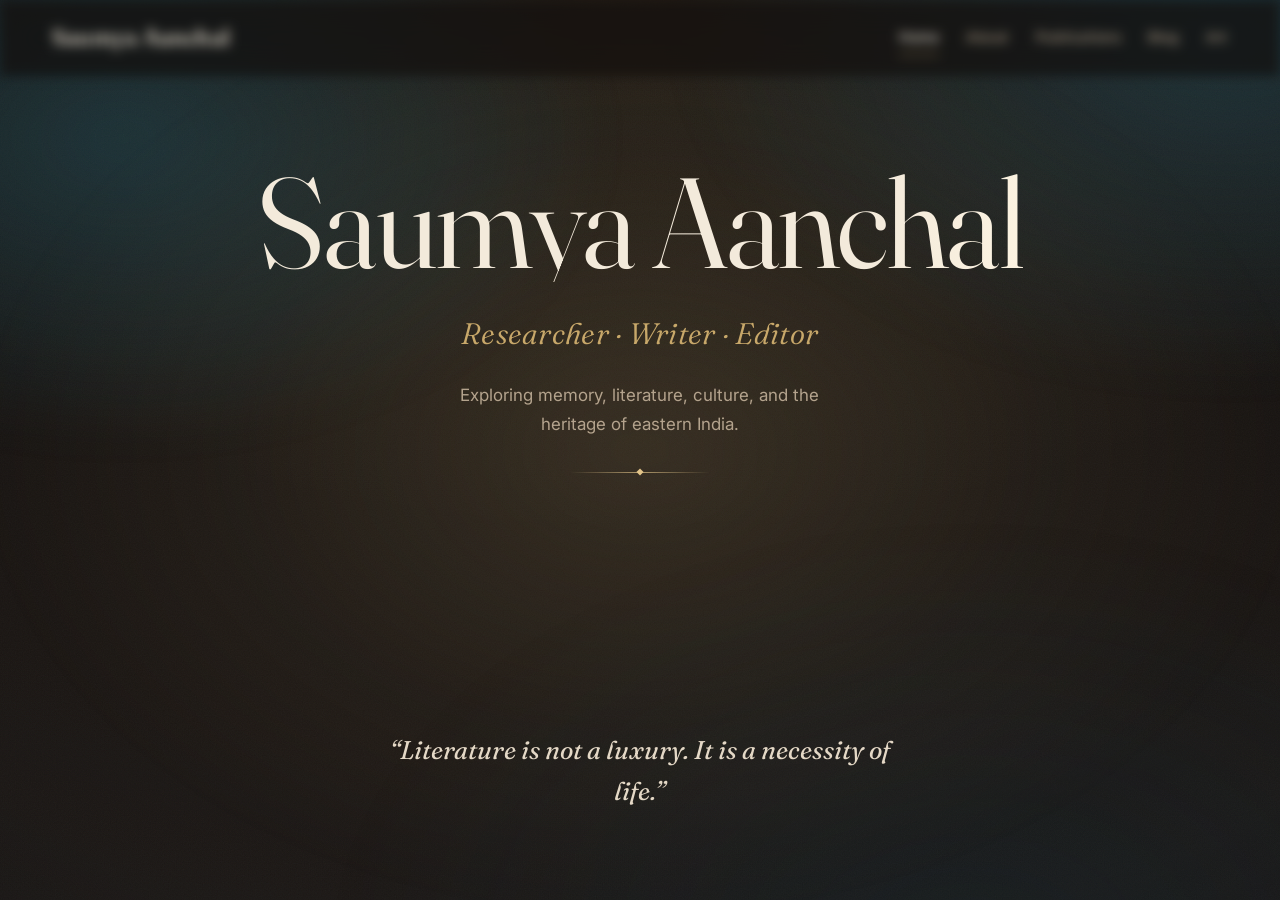
==== commit 5ae3588b: "Add files via upload" ====
--- a/index.html
+++ b/index.html
@@ -26,6 +26,7 @@
 <link rel="stylesheet" href="styles.css">
 </head>
 <body>
+<div class="ambient" aria-hidden="true"></div>
 <div class="tide" aria-hidden="true"></div>
 <div class="grain" aria-hidden="true"></div>
 
@@ -42,12 +43,11 @@
 </header>
 
 <main class="hero">
-  <div class="ambient"></div>
     <div class="hero-in">
         <h1 class="reveal in">Saumya Aanchal</h1>
         <p class="roles reveal in d1">Researcher &middot; Writer &middot; Editor</p>
         <p class="tagline reveal in d2">Exploring memory, literature, culture, and the heritage of eastern India.</p>
-      <div class="hero-rule"></div>
+        <div class="hero-rule"></div>
         <div class="contact-home reveal in d3">
             <svg class="riverline center" viewBox="0 0 360 16" preserveAspectRatio="none" aria-hidden="true"><path d="M0,8 C40,2 64,14 104,8 S168,2 208,8 S300,14 360,8" fill="none" stroke="currentColor" stroke-width="1.4" vector-effect="non-scaling-stroke"/></svg>
             <a class="cv-download" href="Saumya-Aanchal-CV.pdf" download>
@@ -65,11 +65,9 @@
                 <a href="mailto:saumyaaanchal7@gmail.com" aria-label="Email">
                     <svg viewBox="0 0 24 24" fill="none" stroke="currentColor" stroke-width="1.7" stroke-linecap="round" stroke-linejoin="round" aria-hidden="true"><rect x="3" y="5" width="18" height="14" rx="2.5"/><path d="M3.5 7.5l8.5 5.5 8.5-5.5"/></svg>
                 </a>
-              <p class="hero-quote">
-“Literature is not a luxury. It is a necessity of life.”
-</p>
             </div>
         </div>
+        <p class="hero-quote reveal in d3">“Literature is not a luxury. It is a necessity of life.”</p>
     </div>
 </main>
 
--- a/styles.css
+++ b/styles.css
@@ -160,40 +160,12 @@
    ========================================================= */
 .hero{ min-height:calc(100svh - var(--nav-h)); display:flex; align-items:center; justify-content:center; padding:clamp(50px,9vh,110px) clamp(20px,5vw,52px); text-align:center; }
 .hero-in{ max-width:820px; }
-
-.hero h1{
-    font-size:clamp(4.5rem,12vw,8rem);
-    font-weight:320;
-
-    background:linear-gradient(
-        100deg,
-        #f3eadb 0%,
-        #f3eadb 34%,
-        #fff6e3 45%,
-        #e9d09a 50%,
-        #fff6e3 55%,
-        #f3eadb 66%,
-        #f3eadb 100%
-    );
-
-    background-size:240% 100%;
-    -webkit-background-clip:text;
-    background-clip:text;
-    color:transparent;
-
-    animation:shimmer 10s ease infinite;
-}
-@keyframes shimmer{
-    0%{background-position:10% 0;}
-    50%{background-position:90% 0;}
-    100%{background-position:10% 0;}
-}
-
+.hero h1{ font-family:"Fraunces",serif; font-optical-sizing:auto; font-weight:360; font-size:clamp(3.4rem,10vw,7.4rem); line-height:.96; letter-spacing:-.02em; color:var(--ink); }
 @supports ((-webkit-background-clip:text) or (background-clip:text)){
     .hero h1{ background:linear-gradient(176deg, var(--ink) 0%, var(--sea-deep) 64%, var(--sea) 100%); -webkit-background-clip:text; background-clip:text; color:transparent; -webkit-text-fill-color:transparent; }
 }
 .hero .roles{ margin-top:26px; font-family:"Fraunces",serif; font-style:italic; font-weight:340; font-size:clamp(1.25rem,3vw,1.85rem); color:var(--sea); letter-spacing:.01em; }
-.hero .tagline{ margin:22px auto 0; max-width:28ch; color:var(--muted); font-size:1.06rem; line-height:1.72; }
+.hero .tagline{ margin:22px auto 0; max-width:36ch; color:var(--muted); font-size:1.06rem; line-height:1.72; }
 
 /* contact component on home */
 .contact-home{ margin-top:40px; display:flex; flex-direction:column; align-items:center; gap:18px; }
@@ -499,60 +471,58 @@
 opacity:1;transform:none;
 }
 
+
+/* === dshenoy-inspired refinements === */
+.ambient{
+position:fixed;
+inset:-25%;
+z-index:-3;
+pointer-events:none;
+background:
+radial-gradient(closest-side, rgba(200,168,106,.16), rgba(200,168,106,.04) 45%, transparent 70%);
+filter:blur(12px);
+animation:breathe 26s var(--ease) infinite alternate;
+}
+
+@keyframes breathe{
+from{transform:translate(-4%,-3%) scale(1);}
+to{transform:translate(4%,4%) scale(1.18);}
+}
+
 body::before{
 content:"";
 position:fixed;
 inset:0;
 pointer-events:none;
 z-index:-1;
-
-background:
-radial-gradient(
-120% 120% at 50% 45%,
-transparent 55%,
-rgba(0,0,0,.45) 100%
-);
-}
-
-.ambient{
-position:fixed;
-inset:-25%;
-z-index:-2;
-pointer-events:none;
-
-background:
-radial-gradient(
-closest-side,
-rgba(200,168,106,.18),
-rgba(200,168,106,.05) 45%,
-transparent 70%
-);
-
-filter:blur(12px);
-animation:breathe 26s ease infinite alternate;
-}
-
-@keyframes breathe{
-from{
-transform:translate(-4%,-3%) scale(1);
-}
-to{
-transform:translate(4%,4%) scale(1.18);
-}
-}
+background:radial-gradient(120% 120% at 50% 45%, transparent 55%, rgba(0,0,0,.35) 100%);
+}
+
+.hero h1{
+font-size:clamp(4.8rem,12vw,8rem);
+line-height:.92;
+background:linear-gradient(100deg,#f3eadb 0%,#f3eadb 34%,#fff6e3 45%,#e9d09a 50%,#fff6e3 55%,#f3eadb 66%,#f3eadb 100%);
+background-size:240% 100%;
+-webkit-background-clip:text;
+background-clip:text;
+color:transparent;
+-webkit-text-fill-color:transparent;
+animation:heroShimmer 10s ease infinite;
+}
+
+@keyframes heroShimmer{
+0%{background-position:10% 0;}
+50%{background-position:90% 0;}
+100%{background-position:10% 0;}
+}
+
+.tagline{max-width:24ch;}
+
 .hero-rule{
 width:140px;
 height:1px;
-margin:42px auto;
-
-background:
-linear-gradient(
-90deg,
-transparent,
-rgba(226,196,137,.7),
-transparent
-);
-
+margin:32px auto;
+background:linear-gradient(90deg,transparent,rgba(226,196,137,.7),transparent);
 position:relative;
 }
 
@@ -561,35 +531,24 @@
 position:absolute;
 left:50%;
 top:50%;
-
 width:5px;
 height:5px;
-
 background:#e2c489;
-
-transform:
-translate(-50%,-50%)
-rotate(45deg);
+transform:translate(-50%,-50%) rotate(45deg);
+}
+
+.social a{
+width:42px;
+height:42px;
 }
 
 .hero-quote{
-margin-top:42px;
-
+margin:42px auto 0;
+max-width:32ch;
 font-family:"Fraunces",serif;
 font-style:italic;
-
-font-size:clamp(
-1.15rem,
-2vw,
-1.6rem
-);
-
+font-size:clamp(1.15rem,2vw,1.6rem);
 line-height:1.6;
-
 color:var(--ink-soft);
-
-max-width:32ch;
-
-margin-left:auto;
-margin-right:auto;
-}
+text-align:center;
+}
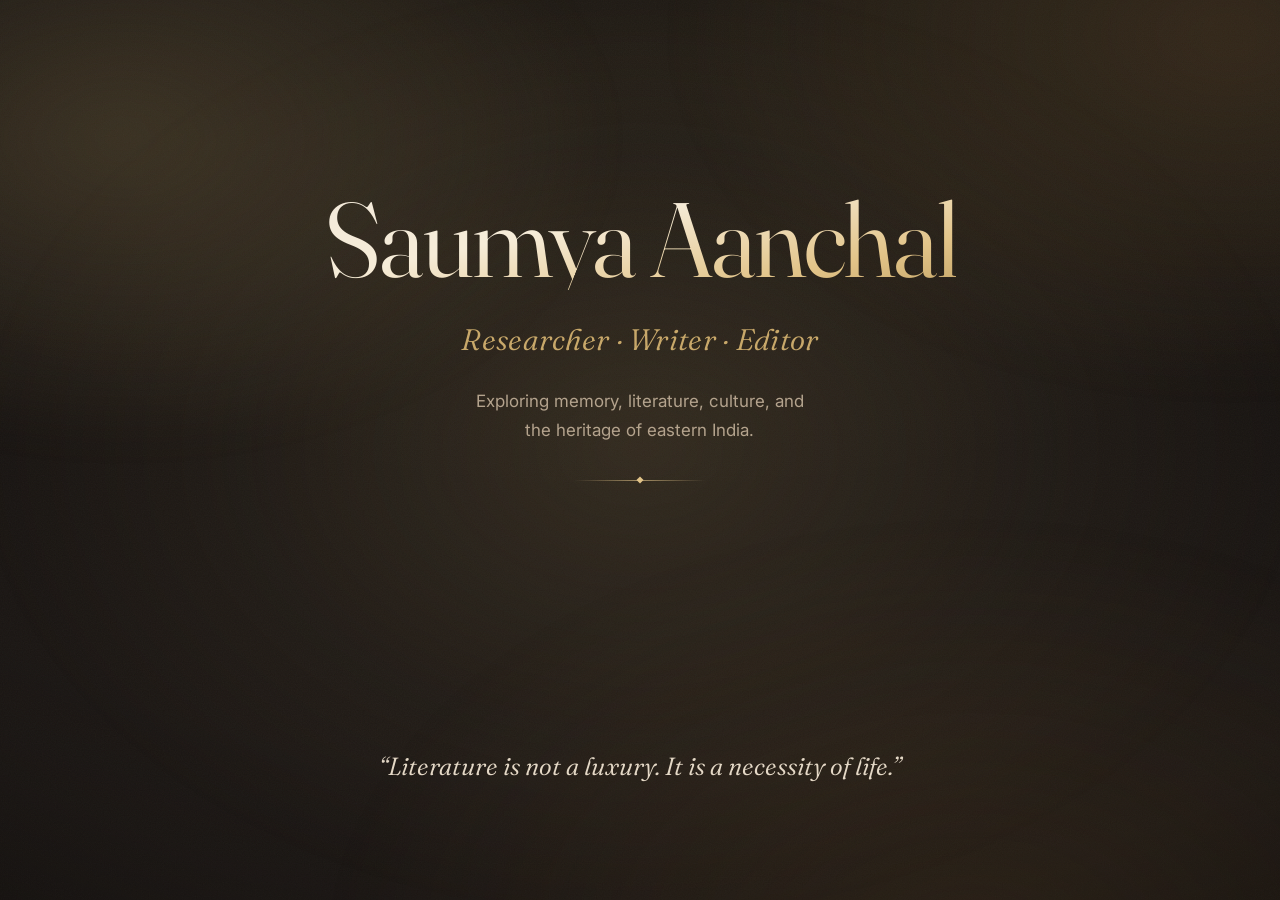
==== commit 30b9ff8b: "Add files via upload" ====
--- a/index.html
+++ b/index.html
@@ -4,6 +4,22 @@
 <meta charset="UTF-8">
 <meta name="viewport" content="width=device-width, initial-scale=1.0">
 <title>Saumya Aanchal</title>
+<meta name="description" content="Saumya Aanchal — researcher, writer, and editor working on memory, literature, culture, and the heritage of eastern India.">
+<link rel="canonical" href="https://www.saumyaaanchal.com/index.html">
+<meta name="theme-color" content="#14110f">
+<link rel="icon" href="favicon.svg" type="image/svg+xml">
+<link rel="icon" href="favicon-32.png" sizes="32x32" type="image/png">
+<link rel="apple-touch-icon" href="apple-touch-icon.png">
+<meta property="og:type" content="website">
+<meta property="og:site_name" content="Saumya Aanchal">
+<meta property="og:title" content="Saumya Aanchal">
+<meta property="og:description" content="Saumya Aanchal — researcher, writer, and editor working on memory, literature, culture, and the heritage of eastern India.">
+<meta property="og:url" content="https://www.saumyaaanchal.com/index.html">
+<meta property="og:image" content="https://www.saumyaaanchal.com/images/portrait.jpg">
+<meta name="twitter:card" content="summary_large_image">
+<meta name="twitter:title" content="Saumya Aanchal">
+<meta name="twitter:description" content="Saumya Aanchal — researcher, writer, and editor working on memory, literature, culture, and the heritage of eastern India.">
+<meta name="twitter:image" content="https://www.saumyaaanchal.com/images/portrait.jpg">
 <link rel="preconnect" href="https://fonts.googleapis.com">
 <link rel="preconnect" href="https://fonts.gstatic.com" crossorigin>
 <link href="https://fonts.googleapis.com/css2?family=Fraunces:ital,opsz,wght@0,9..144,300..600;1,9..144,300..500&family=Inter:wght@300;400;500;600&display=swap" rel="stylesheet">
--- a/styles.css
+++ b/styles.css
@@ -14,18 +14,18 @@
     --muted:#b4a38d;
     --faint:#8d7f6c;
 
-    --line:rgba(12,38,55,.13);
-    --line-strong:rgba(12,38,55,.22);
+    --line:rgba(243,234,219,.10);
+    --line-strong:rgba(243,234,219,.17);
 
     --sea:#c8a86a;
     --sea-deep:#e2c489;
     --sea-bright:#f0d7a6;
-    --sea-wash:rgba(38,148,184,.12);
+    --sea-wash:rgba(200,168,106,.22);
     --gold:#b98a44; /* warm secondary used sparingly for richness */
 
-    --shadow-sm:0 1px 2px rgba(9,38,55,.06), 0 8px 22px rgba(9,38,55,.07);
-    --shadow:0 2px 10px rgba(9,38,55,.08), 0 26px 60px rgba(9,38,55,.13);
-    --shadow-lg:0 6px 16px rgba(9,38,55,.10), 0 40px 90px rgba(9,38,55,.20);
+    --shadow-sm:0 1px 2px rgba(0,0,0,.22), 0 8px 22px rgba(0,0,0,.22);
+    --shadow:0 2px 10px rgba(0,0,0,.26), 0 26px 60px rgba(0,0,0,.38);
+    --shadow-lg:0 8px 18px rgba(0,0,0,.30), 0 44px 96px rgba(0,0,0,.50);
 
     --ease:cubic-bezier(.22,.8,.18,1);
     --maxw:1120px;
@@ -39,7 +39,7 @@
 body{
     min-height:100svh;
     background:
-        radial-gradient(130% 90% at 50% -12%, #f6fafc, transparent 58%),
+        radial-gradient(120% 88% at 50% 6%, rgba(200,168,106,.07), transparent 56%),
         linear-gradient(180deg, var(--bg) 0%, var(--bg-2) 100%);
     color:var(--ink-soft);
     font-family:"Inter", system-ui, sans-serif;
@@ -50,7 +50,7 @@
 /* depth: soft edge vignette */
 body::after{
     content:""; position:fixed; inset:0; z-index:-1; pointer-events:none;
-    background:radial-gradient(125% 100% at 50% 28%, transparent 58%, rgba(9,30,46,.12) 100%);
+    background:radial-gradient(125% 100% at 50% 30%, transparent 56%, rgba(0,0,0,.34) 100%);
 }
 img{ display:block; max-width:100%; }
 
@@ -58,10 +58,10 @@
 .tide{
     position:fixed; inset:-22%; z-index:-2; pointer-events:none;
     background:
-        radial-gradient(38% 34% at 22% 26%, var(--sea-wash), transparent 70%),
-        radial-gradient(42% 38% at 82% 18%, rgba(47,155,196,.11), transparent 72%),
-        radial-gradient(48% 44% at 68% 88%, rgba(9,58,82,.09), transparent 72%);
-    filter:blur(22px);
+        radial-gradient(38% 34% at 22% 26%, rgba(200,168,106,.10), transparent 70%),
+        radial-gradient(42% 38% at 82% 18%, rgba(185,138,68,.09), transparent 72%),
+        radial-gradient(48% 44% at 68% 88%, rgba(120,86,40,.10), transparent 72%);
+    filter:blur(24px);
     transform:translate3d(var(--px,0px), var(--py,0px), 0); will-change:transform;
 }
 .tide::before{ content:""; position:absolute; inset:0; background:inherit; animation:tide 34s var(--ease) infinite alternate; }
@@ -89,7 +89,7 @@
     position:sticky; top:0; z-index:50;
     display:flex; align-items:center; justify-content:space-between;
     height:var(--nav-h); padding:0 clamp(20px,5vw,52px);
-    background:rgba(231,237,242,.78);
+    background:rgba(20,17,15,.72);
     backdrop-filter:saturate(150%) blur(16px); -webkit-backdrop-filter:saturate(150%) blur(16px);
     border-bottom:1px solid var(--line);
 }
@@ -117,7 +117,7 @@
     .nav-toggle{ display:flex; }
     .nav-links{
         position:fixed; inset:var(--nav-h) 0 auto 0; flex-direction:column; align-items:flex-start; gap:0;
-        background:rgba(236,241,245,.98); backdrop-filter:blur(16px); -webkit-backdrop-filter:blur(16px);
+        background:#15110e; backdrop-filter:blur(16px); -webkit-backdrop-filter:blur(16px);
         border-bottom:1px solid var(--line); padding:8px clamp(20px,5vw,52px) 22px;
         clip-path:inset(0 0 100% 0); opacity:0; pointer-events:none;
         transition:clip-path .5s var(--ease), opacity .4s var(--ease);
@@ -347,208 +347,182 @@
 }
 
 
-/* Editorial V3 enhancements */
-body{
-background:
-radial-gradient(120% 90% at 50% 10%, rgba(200,168,106,.08), transparent 55%),
-linear-gradient(180deg,#14110f 0%,#1d1815 100%) !important;
-}
-.hero-in,.page-head,.book,.art-piece,.entry,.cv-card{
-transition:transform .6s cubic-bezier(.22,.8,.18,1), opacity .5s ease;
-}
-.hero-in:hover{transform:translateY(-4px);}
-.art-frame{overflow:hidden;border-radius:18px;}
-.art-ph{transition:transform 1.2s ease;}
-.art-piece:hover .art-ph{transform:scale(1.04);}
-.entry{opacity:.92}
-.entry:hover{transform:translateX(8px);opacity:1}
-.nav{background:rgba(20,17,15,.75)!important;}
-.brand,.page-head h1,.hero h1,.entry h3,.book h3,.paper h1{color:var(--ink)!important;}
-.foot{border-top:1px solid rgba(200,168,106,.15);}
-.page{animation:pageFade .8s ease;}
-@keyframes pageFade{from{opacity:0;transform:translateY(12px)}to{opacity:1;transform:none}}
-
-
-/* === editorial richness update === */
-.page-head{margin-bottom:clamp(22px,3vw,38px);}
-.about-body p + p{margin-top:1rem;}
-.page{position:relative;}
-.page::before{
-content:"";
-position:absolute;
-top:-40px;left:0;right:0;height:1px;
-background:linear-gradient(90deg,transparent,rgba(240,215,166,.35),transparent);
-}
-.page-head.minimal .eyebrow{
-position:relative;
-display:inline-block;
-}
-.page-head.minimal .eyebrow::after{
-content:"";
-position:absolute;
-left:0;bottom:-8px;
-width:100%;height:1px;
-background:linear-gradient(90deg,transparent,var(--sea-bright),transparent);
-opacity:.6;
-}
-.riverline{
-margin-top:8px;
-opacity:.75;
-}
+/* =========================================================
+   REFINEMENT LAYER
+   A single, coherent pass. Goal: more depth, quieter
+   metadata, one signature mark per header, calmer motion.
+   ========================================================= */
+
+/* one warm vignette for evening-lamplight depth */
+body::before{
+    content:""; position:fixed; inset:0; z-index:-1; pointer-events:none;
+    background:radial-gradient(118% 118% at 50% 42%, transparent 54%, rgba(0,0,0,.30) 100%);
+}
+
+/* gentle ambient warmth, breathing slowly */
+.ambient{
+    position:fixed; inset:-25%; z-index:-3; pointer-events:none;
+    background:radial-gradient(closest-side, rgba(200,168,106,.15), rgba(200,168,106,.035) 46%, transparent 70%);
+    filter:blur(14px);
+    animation:breathe 30s var(--ease) infinite alternate;
+}
+@keyframes breathe{
+    from{ transform:translate(-3.5%,-2.5%) scale(1); }
+    to{ transform:translate(3.5%,3.5%) scale(1.15); }
+}
+
+/* ---------- Hero: monumental, but still, not animated ---------- */
+.hero h1{
+    font-size:clamp(3.4rem,9vw,6.6rem);
+    line-height:.95;
+    letter-spacing:-.022em;
+    background:linear-gradient(168deg, var(--ink) 0%, #f6ecd8 38%, var(--sea-deep) 78%, var(--sea) 100%);
+    background-size:auto;
+    -webkit-background-clip:text; background-clip:text;
+    color:transparent; -webkit-text-fill-color:transparent;
+    animation:none;
+}
+.hero .roles{ margin-top:24px; }
+.hero .tagline{ max-width:32ch; }
+
+.hero-rule{
+    width:132px; height:1px; margin:34px auto;
+    background:linear-gradient(90deg,transparent,rgba(226,196,137,.65),transparent);
+    position:relative;
+}
+.hero-rule::after{
+    content:""; position:absolute; left:50%; top:50%;
+    width:5px; height:5px; background:var(--sea-deep);
+    transform:translate(-50%,-50%) rotate(45deg);
+}
+
+.hero-quote{
+    margin:46px auto 0; max-width:34ch;
+    font-family:"Fraunces",serif; font-style:italic; font-weight:340;
+    font-size:clamp(1.12rem,2vw,1.55rem); line-height:1.62;
+    color:var(--ink-soft); text-align:center;
+}
+
+.social a{ width:46px; height:46px; }
+.social svg{ width:20px; height:20px; }
+
+/* ---------- Interior page heads: one signature mark ---------- */
+/* keep eyebrow label + riverline; retire the competing dividers */
+.page-head{ margin-bottom:clamp(40px,6vw,68px); }
+.page-head .hero-rule{ display:none; }
+.page-head.minimal .eyebrow{ font-size:1.02rem; letter-spacing:.36em; color:var(--ink); }
+
+.riverline{ margin-top:20px; opacity:.8; }
 .riverline path{
-stroke-dasharray:500;
-stroke-dashoffset:500;
-animation:riverDraw 2.6s var(--ease) forwards .2s;
-}
-@keyframes riverDraw{
-to{stroke-dashoffset:0;}
-}
-.book,.art-piece,.post,.portrait,.about-body{
-transition:transform .45s var(--ease), box-shadow .45s var(--ease);
-}
-.book:hover,.portrait:hover,.about-body:hover{
-transform:translateY(-3px);
-}
-.art-piece figcaption{
-margin-top:14px;
-}
-.art-piece h3{
-margin-bottom:6px;
-}
-.art-piece .exhib{
-line-height:1.55;
-}
-.foot{
-background:linear-gradient(180deg,#181310,#0f0c0a);
-color:rgba(255,255,255,.88);
-}
-.foot-links a{
-color:rgba(255,255,255,.82);
-}
-.foot-note{
-color:rgba(255,255,255,.68);
-}
-.foot::after{
-content:"";
-position:absolute;
-inset:0;
-pointer-events:none;
-background:radial-gradient(circle at 50% 0%, rgba(240,215,166,.08), transparent 60%);
-}
-
-
-/* ===== Luxury Premium Pass ===== */
-.page-head{margin-bottom:28px!important}
-.page-head h1{margin-bottom:10px}
-.page-head::after{
-content:"";display:block;width:120px;height:1px;margin-top:18px;
-background:linear-gradient(90deg,transparent,var(--sea-deep),transparent);
-}
-.card,.publication-card,.art-card,.post-card{
-transition:transform .7s var(--ease),box-shadow .7s var(--ease)!important;
-}
-.card:hover,.publication-card:hover,.art-card:hover,.post-card:hover{
-transform:translateY(-8px);
-box-shadow:var(--shadow-lg);
-}
-img{
-transition:transform 1.4s cubic-bezier(.22,.8,.18,1),filter 1.4s;
-}
-figure:hover img,.art-card:hover img{
-transform:scale(1.03);
-}
-.footer,.site-footer{
-background:rgba(10,10,10,.92)!important;
-color:#f3eadb!important;
-border-top:1px solid rgba(226,196,137,.25)!important;
-}
-.footer a,.site-footer a{color:#e2c489!important}
-.reveal-luxury{
-opacity:0;transform:translateY(24px);
-transition:all 1s cubic-bezier(.22,.8,.18,1);
-}
-.reveal-luxury.visible{
-opacity:1;transform:none;
-}
-
-
-/* === dshenoy-inspired refinements === */
-.ambient{
-position:fixed;
-inset:-25%;
-z-index:-3;
-pointer-events:none;
-background:
-radial-gradient(closest-side, rgba(200,168,106,.16), rgba(200,168,106,.04) 45%, transparent 70%);
-filter:blur(12px);
-animation:breathe 26s var(--ease) infinite alternate;
-}
-
-@keyframes breathe{
-from{transform:translate(-4%,-3%) scale(1);}
-to{transform:translate(4%,4%) scale(1.18);}
-}
-
-body::before{
-content:"";
-position:fixed;
-inset:0;
-pointer-events:none;
-z-index:-1;
-background:radial-gradient(120% 120% at 50% 45%, transparent 55%, rgba(0,0,0,.35) 100%);
-}
-
-.hero h1{
-font-size:clamp(4.8rem,12vw,8rem);
-line-height:.92;
-background:linear-gradient(100deg,#f3eadb 0%,#f3eadb 34%,#fff6e3 45%,#e9d09a 50%,#fff6e3 55%,#f3eadb 66%,#f3eadb 100%);
-background-size:240% 100%;
--webkit-background-clip:text;
-background-clip:text;
-color:transparent;
--webkit-text-fill-color:transparent;
-animation:heroShimmer 10s ease infinite;
-}
-
-@keyframes heroShimmer{
-0%{background-position:10% 0;}
-50%{background-position:90% 0;}
-100%{background-position:10% 0;}
-}
-
-.tagline{max-width:24ch;}
-
-.hero-rule{
-width:140px;
-height:1px;
-margin:32px auto;
-background:linear-gradient(90deg,transparent,rgba(226,196,137,.7),transparent);
-position:relative;
-}
-
-.hero-rule::after{
-content:"";
-position:absolute;
-left:50%;
-top:50%;
-width:5px;
-height:5px;
-background:#e2c489;
-transform:translate(-50%,-50%) rotate(45deg);
-}
-
-.social a{
-width:42px;
-height:42px;
-}
-
-.hero-quote{
-margin:42px auto 0;
-max-width:32ch;
-font-family:"Fraunces",serif;
-font-style:italic;
-font-size:clamp(1.15rem,2vw,1.6rem);
-line-height:1.6;
-color:var(--ink-soft);
-text-align:center;
-}
+    stroke-dasharray:480; stroke-dashoffset:480;
+    animation:draw-river 2.4s var(--ease) .25s forwards;
+}
+
+/* ---------- Quieter, more elegant metadata ---------- */
+.entry .meta,
+.book .meta,
+.art-piece .exhib{ letter-spacing:.005em; color:var(--muted); }
+.entry .idx{ color:var(--faint); }
+.entry:hover .idx{ color:var(--sea); }
+
+/* ---------- Card depth on the dark theme ---------- */
+.citation{ background:linear-gradient(180deg, var(--surface-blue), var(--surface)); }
+.social a, .cv-download{ background:var(--surface-blue); }
+
+/* ---------- Art: gallery frame + single restrained image scale ---------- */
+.art-frame{ overflow:hidden; border-radius:12px; }
+.art-ph{ transition:transform 1.1s var(--ease); }
+.art-piece:hover .art-ph{ transform:scale(1.03); }
+
+/* ---------- Reading measure on long-form pages ---------- */
+.abstract p,
+.about-body p{ max-width:64ch; }
+
+/* ---------- Calm page entrance for interior pages ---------- */
+.page{ animation:pageFade .8s var(--ease) both; }
+@keyframes pageFade{ from{ opacity:0; transform:translateY(10px); } to{ opacity:1; transform:none; } }
+
+/* ---------- Footer: keep it grounded and warm ---------- */
+/* base sets background:var(--ink) — which is the cream *text* token here,
+   an inverted-token leftover. Ground the footer in true dark. */
+.foot{ background:linear-gradient(180deg,#181310,#100c0a); }
+.foot-links a:hover{ color:var(--sea-bright); }
+
+@media (prefers-reduced-motion: reduce){
+    .ambient{ animation:none !important; transform:none !important; }
+    .page{ animation:none !important; }
+    .hero h1{ animation:none !important; }
+}
+
+/* =========================================================
+   9.5 CRAFT PASS
+   Type rendering, one drawn-line language, real focus
+   states, editorial rule, tighter mobile rhythm.
+   ========================================================= */
+
+:root{ --space:8px; --flow:clamp(1.05rem,2.3vw,1.4rem); }
+
+/* honest type rendering everywhere */
+body{ font-feature-settings:"kern" 1,"liga" 1,"calt" 1; font-kerning:normal; }
+
+/* headings break by sense, prose avoids orphans */
+.hero h1, .page-head h1, .paper h1, .entry h3, .book h3, .art-piece h3{ text-wrap:balance; }
+.about-body p, .abstract p, .book p.desc, .hero .tagline, .post p{ text-wrap:pretty; }
+
+/* display optical sizing pushed at the large end */
+.hero h1, .paper h1, .page-head h1{ font-optical-sizing:auto; }
+
+/* aligned figures in the citation masthead; literary quote punctuation */
+.citation{ font-variant-numeric:tabular-nums; }
+.hero-quote, .pull{ hanging-punctuation:first last; }
+
+/* anchors clear the sticky nav */
+:target{ scroll-margin-top:calc(var(--nav-h) + 20px); }
+
+/* ---------- One drawn-line language for prose links ---------- */
+/* underline is "drawn" from the left on hover, echoing the riverline */
+.about-body a, .abstract a, .page-head .lead a, .blog-empty a{
+    color:var(--sea-deep);
+    background-image:linear-gradient(var(--sea-deep),var(--sea-deep));
+    background-size:0% 1px; background-repeat:no-repeat; background-position:0 100%;
+    border-bottom:0;
+    transition:background-size .45s var(--ease), color .35s var(--ease);
+}
+.about-body a:hover, .abstract a:hover, .page-head .lead a:hover, .blog-empty a:hover{
+    background-size:100% 1px; color:var(--sea-bright);
+}
+
+/* ---------- Real focus states (quality floor) ---------- */
+a:focus-visible, button:focus-visible, .tab:focus-visible,
+.nav-toggle:focus-visible, .cv-download:focus-visible, .social a:focus-visible, .back:focus-visible{
+    outline:2px solid var(--sea-deep); outline-offset:3px; border-radius:3px;
+}
+
+/* ---------- About: a quiet journal rule between rail and text ---------- */
+@media (min-width:761px){
+    .about-body{ position:relative; }
+    .about-body::before{
+        content:""; position:absolute; top:8px; bottom:8px;
+        left:calc(clamp(34px,5vw,72px) / -2); width:1px;
+        background:linear-gradient(180deg,transparent,var(--line-strong) 18%,var(--line-strong) 82%,transparent);
+    }
+}
+
+/* ---------- Tighter mobile rhythm ---------- */
+@media (max-width:600px){
+    .page{ padding-top:clamp(40px,12vw,60px); }
+    .hero{ padding-top:clamp(34px,10vh,70px); }
+    .hero h1{ font-size:clamp(3rem,15vw,4.4rem); }
+    .hero .tagline{ max-width:28ch; }
+    .hero-quote{ margin-top:36px; }
+    .page-head{ margin-bottom:clamp(30px,9vw,44px); }
+    .entry{ gap:6px 14px; padding:22px 0; }
+    .entry .idx{ font-size:.95rem; }
+    .book{ gap:18px; }
+    .citation{ padding:18px 18px; }
+    .citation .row{ flex-direction:column; gap:3px; padding:7px 0; }
+    .citation .k{ padding-top:0; }
+    .abstract p:first-of-type::first-letter,
+    .about-body > p:first-of-type::first-letter{ font-size:3.4em; }
+    .foot-in{ gap:14px 20px; }
+}
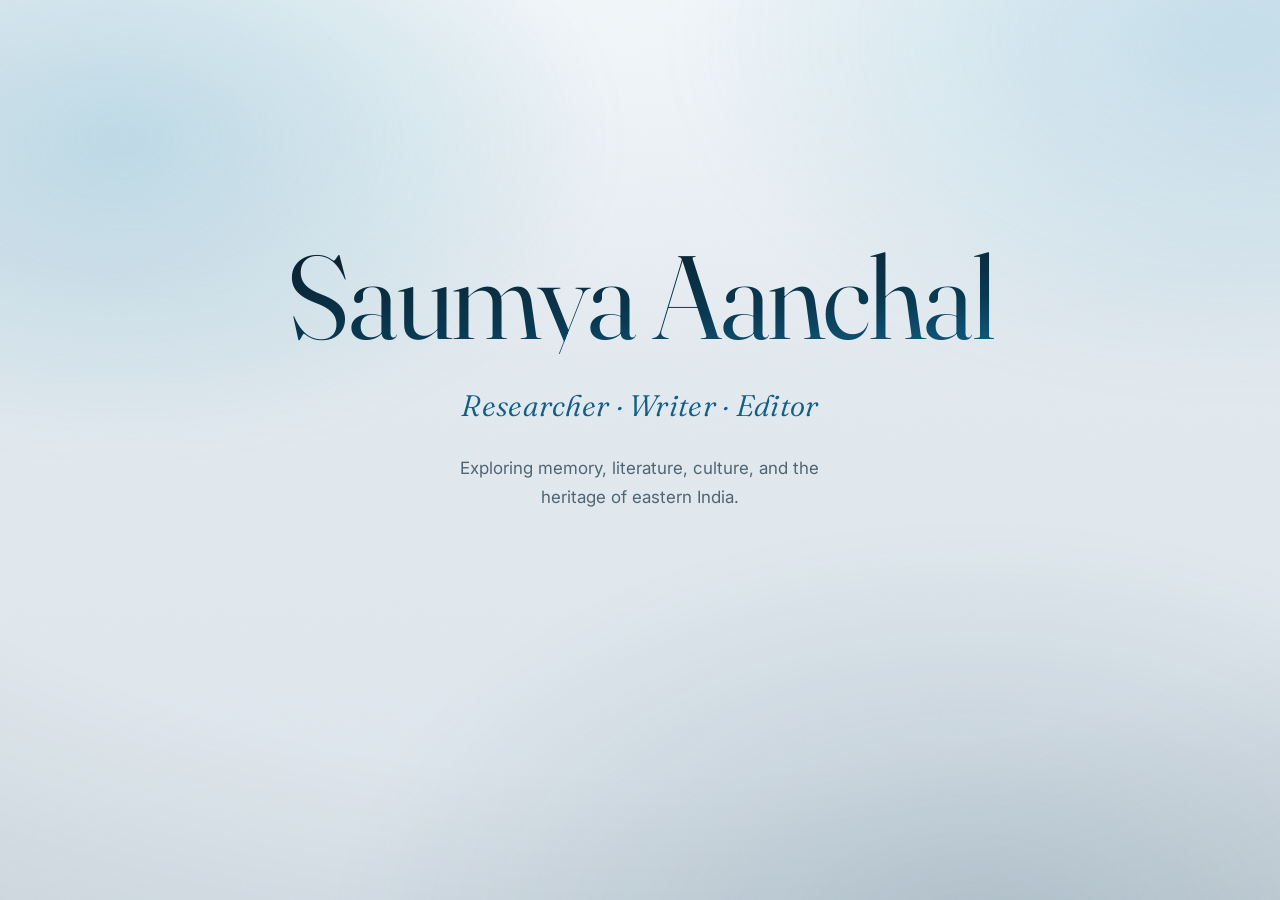
==== commit 392569a7: "Add files via upload" ====
--- a/index.html
+++ b/index.html
@@ -4,22 +4,6 @@
 <meta charset="UTF-8">
 <meta name="viewport" content="width=device-width, initial-scale=1.0">
 <title>Saumya Aanchal</title>
-<meta name="description" content="Saumya Aanchal — researcher, writer, and editor working on memory, literature, culture, and the heritage of eastern India.">
-<link rel="canonical" href="https://www.saumyaaanchal.com/index.html">
-<meta name="theme-color" content="#14110f">
-<link rel="icon" href="favicon.svg" type="image/svg+xml">
-<link rel="icon" href="favicon-32.png" sizes="32x32" type="image/png">
-<link rel="apple-touch-icon" href="apple-touch-icon.png">
-<meta property="og:type" content="website">
-<meta property="og:site_name" content="Saumya Aanchal">
-<meta property="og:title" content="Saumya Aanchal">
-<meta property="og:description" content="Saumya Aanchal — researcher, writer, and editor working on memory, literature, culture, and the heritage of eastern India.">
-<meta property="og:url" content="https://www.saumyaaanchal.com/index.html">
-<meta property="og:image" content="https://www.saumyaaanchal.com/images/portrait.jpg">
-<meta name="twitter:card" content="summary_large_image">
-<meta name="twitter:title" content="Saumya Aanchal">
-<meta name="twitter:description" content="Saumya Aanchal — researcher, writer, and editor working on memory, literature, culture, and the heritage of eastern India.">
-<meta name="twitter:image" content="https://www.saumyaaanchal.com/images/portrait.jpg">
 <link rel="preconnect" href="https://fonts.googleapis.com">
 <link rel="preconnect" href="https://fonts.gstatic.com" crossorigin>
 <link href="https://fonts.googleapis.com/css2?family=Fraunces:ital,opsz,wght@0,9..144,300..600;1,9..144,300..500&family=Inter:wght@300;400;500;600&display=swap" rel="stylesheet">
@@ -42,7 +26,6 @@
 <link rel="stylesheet" href="styles.css">
 </head>
 <body>
-<div class="ambient" aria-hidden="true"></div>
 <div class="tide" aria-hidden="true"></div>
 <div class="grain" aria-hidden="true"></div>
 
@@ -63,7 +46,6 @@
         <h1 class="reveal in">Saumya Aanchal</h1>
         <p class="roles reveal in d1">Researcher &middot; Writer &middot; Editor</p>
         <p class="tagline reveal in d2">Exploring memory, literature, culture, and the heritage of eastern India.</p>
-        <div class="hero-rule"></div>
         <div class="contact-home reveal in d3">
             <svg class="riverline center" viewBox="0 0 360 16" preserveAspectRatio="none" aria-hidden="true"><path d="M0,8 C40,2 64,14 104,8 S168,2 208,8 S300,14 360,8" fill="none" stroke="currentColor" stroke-width="1.4" vector-effect="non-scaling-stroke"/></svg>
             <a class="cv-download" href="Saumya-Aanchal-CV.pdf" download>
@@ -83,7 +65,6 @@
                 </a>
             </div>
         </div>
-        <p class="hero-quote reveal in d3">“Literature is not a luxury. It is a necessity of life.”</p>
     </div>
 </main>
 
--- a/styles.css
+++ b/styles.css
@@ -4,28 +4,28 @@
    ========================================================= */
 
 :root{
-    --bg:#14110f;
-    --bg-2:#1d1815;
-    --surface:#211b17;
-    --surface-blue:#251f1a;
-
-    --ink:#f3eadb;
-    --ink-soft:#e4d8c6;
-    --muted:#b4a38d;
-    --faint:#8d7f6c;
-
-    --line:rgba(243,234,219,.10);
-    --line-strong:rgba(243,234,219,.17);
-
-    --sea:#c8a86a;
-    --sea-deep:#e2c489;
-    --sea-bright:#f0d7a6;
-    --sea-wash:rgba(200,168,106,.22);
+    --bg:#e7edf2;
+    --bg-2:#dde6ed;
+    --surface:#ffffff;
+    --surface-blue:#eef4fa;
+
+    --ink:#0c1b27;
+    --ink-soft:#1f3340;
+    --muted:#52646f;
+    --faint:#8294a0;
+
+    --line:rgba(12,38,55,.13);
+    --line-strong:rgba(12,38,55,.22);
+
+    --sea:#125f86;
+    --sea-deep:#093a52;
+    --sea-bright:#2f9bc4;
+    --sea-wash:rgba(38,148,184,.12);
     --gold:#b98a44; /* warm secondary used sparingly for richness */
 
-    --shadow-sm:0 1px 2px rgba(0,0,0,.22), 0 8px 22px rgba(0,0,0,.22);
-    --shadow:0 2px 10px rgba(0,0,0,.26), 0 26px 60px rgba(0,0,0,.38);
-    --shadow-lg:0 8px 18px rgba(0,0,0,.30), 0 44px 96px rgba(0,0,0,.50);
+    --shadow-sm:0 1px 2px rgba(9,38,55,.06), 0 8px 22px rgba(9,38,55,.07);
+    --shadow:0 2px 10px rgba(9,38,55,.08), 0 26px 60px rgba(9,38,55,.13);
+    --shadow-lg:0 6px 16px rgba(9,38,55,.10), 0 40px 90px rgba(9,38,55,.20);
 
     --ease:cubic-bezier(.22,.8,.18,1);
     --maxw:1120px;
@@ -39,7 +39,7 @@
 body{
     min-height:100svh;
     background:
-        radial-gradient(120% 88% at 50% 6%, rgba(200,168,106,.07), transparent 56%),
+        radial-gradient(130% 90% at 50% -12%, #f6fafc, transparent 58%),
         linear-gradient(180deg, var(--bg) 0%, var(--bg-2) 100%);
     color:var(--ink-soft);
     font-family:"Inter", system-ui, sans-serif;
@@ -50,7 +50,7 @@
 /* depth: soft edge vignette */
 body::after{
     content:""; position:fixed; inset:0; z-index:-1; pointer-events:none;
-    background:radial-gradient(125% 100% at 50% 30%, transparent 56%, rgba(0,0,0,.34) 100%);
+    background:radial-gradient(125% 100% at 50% 28%, transparent 58%, rgba(9,30,46,.12) 100%);
 }
 img{ display:block; max-width:100%; }
 
@@ -58,10 +58,10 @@
 .tide{
     position:fixed; inset:-22%; z-index:-2; pointer-events:none;
     background:
-        radial-gradient(38% 34% at 22% 26%, rgba(200,168,106,.10), transparent 70%),
-        radial-gradient(42% 38% at 82% 18%, rgba(185,138,68,.09), transparent 72%),
-        radial-gradient(48% 44% at 68% 88%, rgba(120,86,40,.10), transparent 72%);
-    filter:blur(24px);
+        radial-gradient(38% 34% at 22% 26%, var(--sea-wash), transparent 70%),
+        radial-gradient(42% 38% at 82% 18%, rgba(47,155,196,.11), transparent 72%),
+        radial-gradient(48% 44% at 68% 88%, rgba(9,58,82,.09), transparent 72%);
+    filter:blur(22px);
     transform:translate3d(var(--px,0px), var(--py,0px), 0); will-change:transform;
 }
 .tide::before{ content:""; position:absolute; inset:0; background:inherit; animation:tide 34s var(--ease) infinite alternate; }
@@ -89,7 +89,7 @@
     position:sticky; top:0; z-index:50;
     display:flex; align-items:center; justify-content:space-between;
     height:var(--nav-h); padding:0 clamp(20px,5vw,52px);
-    background:rgba(20,17,15,.72);
+    background:rgba(231,237,242,.78);
     backdrop-filter:saturate(150%) blur(16px); -webkit-backdrop-filter:saturate(150%) blur(16px);
     border-bottom:1px solid var(--line);
 }
@@ -117,7 +117,7 @@
     .nav-toggle{ display:flex; }
     .nav-links{
         position:fixed; inset:var(--nav-h) 0 auto 0; flex-direction:column; align-items:flex-start; gap:0;
-        background:#15110e; backdrop-filter:blur(16px); -webkit-backdrop-filter:blur(16px);
+        background:rgba(236,241,245,.98); backdrop-filter:blur(16px); -webkit-backdrop-filter:blur(16px);
         border-bottom:1px solid var(--line); padding:8px clamp(20px,5vw,52px) 22px;
         clip-path:inset(0 0 100% 0); opacity:0; pointer-events:none;
         transition:clip-path .5s var(--ease), opacity .4s var(--ease);
@@ -345,184 +345,3 @@
     .reveal{ opacity:1 !important; transform:none !important; transition:none !important; }
     .panel{ animation:none !important; }
 }
-
-
-/* =========================================================
-   REFINEMENT LAYER
-   A single, coherent pass. Goal: more depth, quieter
-   metadata, one signature mark per header, calmer motion.
-   ========================================================= */
-
-/* one warm vignette for evening-lamplight depth */
-body::before{
-    content:""; position:fixed; inset:0; z-index:-1; pointer-events:none;
-    background:radial-gradient(118% 118% at 50% 42%, transparent 54%, rgba(0,0,0,.30) 100%);
-}
-
-/* gentle ambient warmth, breathing slowly */
-.ambient{
-    position:fixed; inset:-25%; z-index:-3; pointer-events:none;
-    background:radial-gradient(closest-side, rgba(200,168,106,.15), rgba(200,168,106,.035) 46%, transparent 70%);
-    filter:blur(14px);
-    animation:breathe 30s var(--ease) infinite alternate;
-}
-@keyframes breathe{
-    from{ transform:translate(-3.5%,-2.5%) scale(1); }
-    to{ transform:translate(3.5%,3.5%) scale(1.15); }
-}
-
-/* ---------- Hero: monumental, but still, not animated ---------- */
-.hero h1{
-    font-size:clamp(3.4rem,9vw,6.6rem);
-    line-height:.95;
-    letter-spacing:-.022em;
-    background:linear-gradient(168deg, var(--ink) 0%, #f6ecd8 38%, var(--sea-deep) 78%, var(--sea) 100%);
-    background-size:auto;
-    -webkit-background-clip:text; background-clip:text;
-    color:transparent; -webkit-text-fill-color:transparent;
-    animation:none;
-}
-.hero .roles{ margin-top:24px; }
-.hero .tagline{ max-width:32ch; }
-
-.hero-rule{
-    width:132px; height:1px; margin:34px auto;
-    background:linear-gradient(90deg,transparent,rgba(226,196,137,.65),transparent);
-    position:relative;
-}
-.hero-rule::after{
-    content:""; position:absolute; left:50%; top:50%;
-    width:5px; height:5px; background:var(--sea-deep);
-    transform:translate(-50%,-50%) rotate(45deg);
-}
-
-.hero-quote{
-    margin:46px auto 0; max-width:34ch;
-    font-family:"Fraunces",serif; font-style:italic; font-weight:340;
-    font-size:clamp(1.12rem,2vw,1.55rem); line-height:1.62;
-    color:var(--ink-soft); text-align:center;
-}
-
-.social a{ width:46px; height:46px; }
-.social svg{ width:20px; height:20px; }
-
-/* ---------- Interior page heads: one signature mark ---------- */
-/* keep eyebrow label + riverline; retire the competing dividers */
-.page-head{ margin-bottom:clamp(40px,6vw,68px); }
-.page-head .hero-rule{ display:none; }
-.page-head.minimal .eyebrow{ font-size:1.02rem; letter-spacing:.36em; color:var(--ink); }
-
-.riverline{ margin-top:20px; opacity:.8; }
-.riverline path{
-    stroke-dasharray:480; stroke-dashoffset:480;
-    animation:draw-river 2.4s var(--ease) .25s forwards;
-}
-
-/* ---------- Quieter, more elegant metadata ---------- */
-.entry .meta,
-.book .meta,
-.art-piece .exhib{ letter-spacing:.005em; color:var(--muted); }
-.entry .idx{ color:var(--faint); }
-.entry:hover .idx{ color:var(--sea); }
-
-/* ---------- Card depth on the dark theme ---------- */
-.citation{ background:linear-gradient(180deg, var(--surface-blue), var(--surface)); }
-.social a, .cv-download{ background:var(--surface-blue); }
-
-/* ---------- Art: gallery frame + single restrained image scale ---------- */
-.art-frame{ overflow:hidden; border-radius:12px; }
-.art-ph{ transition:transform 1.1s var(--ease); }
-.art-piece:hover .art-ph{ transform:scale(1.03); }
-
-/* ---------- Reading measure on long-form pages ---------- */
-.abstract p,
-.about-body p{ max-width:64ch; }
-
-/* ---------- Calm page entrance for interior pages ---------- */
-.page{ animation:pageFade .8s var(--ease) both; }
-@keyframes pageFade{ from{ opacity:0; transform:translateY(10px); } to{ opacity:1; transform:none; } }
-
-/* ---------- Footer: keep it grounded and warm ---------- */
-/* base sets background:var(--ink) — which is the cream *text* token here,
-   an inverted-token leftover. Ground the footer in true dark. */
-.foot{ background:linear-gradient(180deg,#181310,#100c0a); }
-.foot-links a:hover{ color:var(--sea-bright); }
-
-@media (prefers-reduced-motion: reduce){
-    .ambient{ animation:none !important; transform:none !important; }
-    .page{ animation:none !important; }
-    .hero h1{ animation:none !important; }
-}
-
-/* =========================================================
-   9.5 CRAFT PASS
-   Type rendering, one drawn-line language, real focus
-   states, editorial rule, tighter mobile rhythm.
-   ========================================================= */
-
-:root{ --space:8px; --flow:clamp(1.05rem,2.3vw,1.4rem); }
-
-/* honest type rendering everywhere */
-body{ font-feature-settings:"kern" 1,"liga" 1,"calt" 1; font-kerning:normal; }
-
-/* headings break by sense, prose avoids orphans */
-.hero h1, .page-head h1, .paper h1, .entry h3, .book h3, .art-piece h3{ text-wrap:balance; }
-.about-body p, .abstract p, .book p.desc, .hero .tagline, .post p{ text-wrap:pretty; }
-
-/* display optical sizing pushed at the large end */
-.hero h1, .paper h1, .page-head h1{ font-optical-sizing:auto; }
-
-/* aligned figures in the citation masthead; literary quote punctuation */
-.citation{ font-variant-numeric:tabular-nums; }
-.hero-quote, .pull{ hanging-punctuation:first last; }
-
-/* anchors clear the sticky nav */
-:target{ scroll-margin-top:calc(var(--nav-h) + 20px); }
-
-/* ---------- One drawn-line language for prose links ---------- */
-/* underline is "drawn" from the left on hover, echoing the riverline */
-.about-body a, .abstract a, .page-head .lead a, .blog-empty a{
-    color:var(--sea-deep);
-    background-image:linear-gradient(var(--sea-deep),var(--sea-deep));
-    background-size:0% 1px; background-repeat:no-repeat; background-position:0 100%;
-    border-bottom:0;
-    transition:background-size .45s var(--ease), color .35s var(--ease);
-}
-.about-body a:hover, .abstract a:hover, .page-head .lead a:hover, .blog-empty a:hover{
-    background-size:100% 1px; color:var(--sea-bright);
-}
-
-/* ---------- Real focus states (quality floor) ---------- */
-a:focus-visible, button:focus-visible, .tab:focus-visible,
-.nav-toggle:focus-visible, .cv-download:focus-visible, .social a:focus-visible, .back:focus-visible{
-    outline:2px solid var(--sea-deep); outline-offset:3px; border-radius:3px;
-}
-
-/* ---------- About: a quiet journal rule between rail and text ---------- */
-@media (min-width:761px){
-    .about-body{ position:relative; }
-    .about-body::before{
-        content:""; position:absolute; top:8px; bottom:8px;
-        left:calc(clamp(34px,5vw,72px) / -2); width:1px;
-        background:linear-gradient(180deg,transparent,var(--line-strong) 18%,var(--line-strong) 82%,transparent);
-    }
-}
-
-/* ---------- Tighter mobile rhythm ---------- */
-@media (max-width:600px){
-    .page{ padding-top:clamp(40px,12vw,60px); }
-    .hero{ padding-top:clamp(34px,10vh,70px); }
-    .hero h1{ font-size:clamp(3rem,15vw,4.4rem); }
-    .hero .tagline{ max-width:28ch; }
-    .hero-quote{ margin-top:36px; }
-    .page-head{ margin-bottom:clamp(30px,9vw,44px); }
-    .entry{ gap:6px 14px; padding:22px 0; }
-    .entry .idx{ font-size:.95rem; }
-    .book{ gap:18px; }
-    .citation{ padding:18px 18px; }
-    .citation .row{ flex-direction:column; gap:3px; padding:7px 0; }
-    .citation .k{ padding-top:0; }
-    .abstract p:first-of-type::first-letter,
-    .about-body > p:first-of-type::first-letter{ font-size:3.4em; }
-    .foot-in{ gap:14px 20px; }
-}
